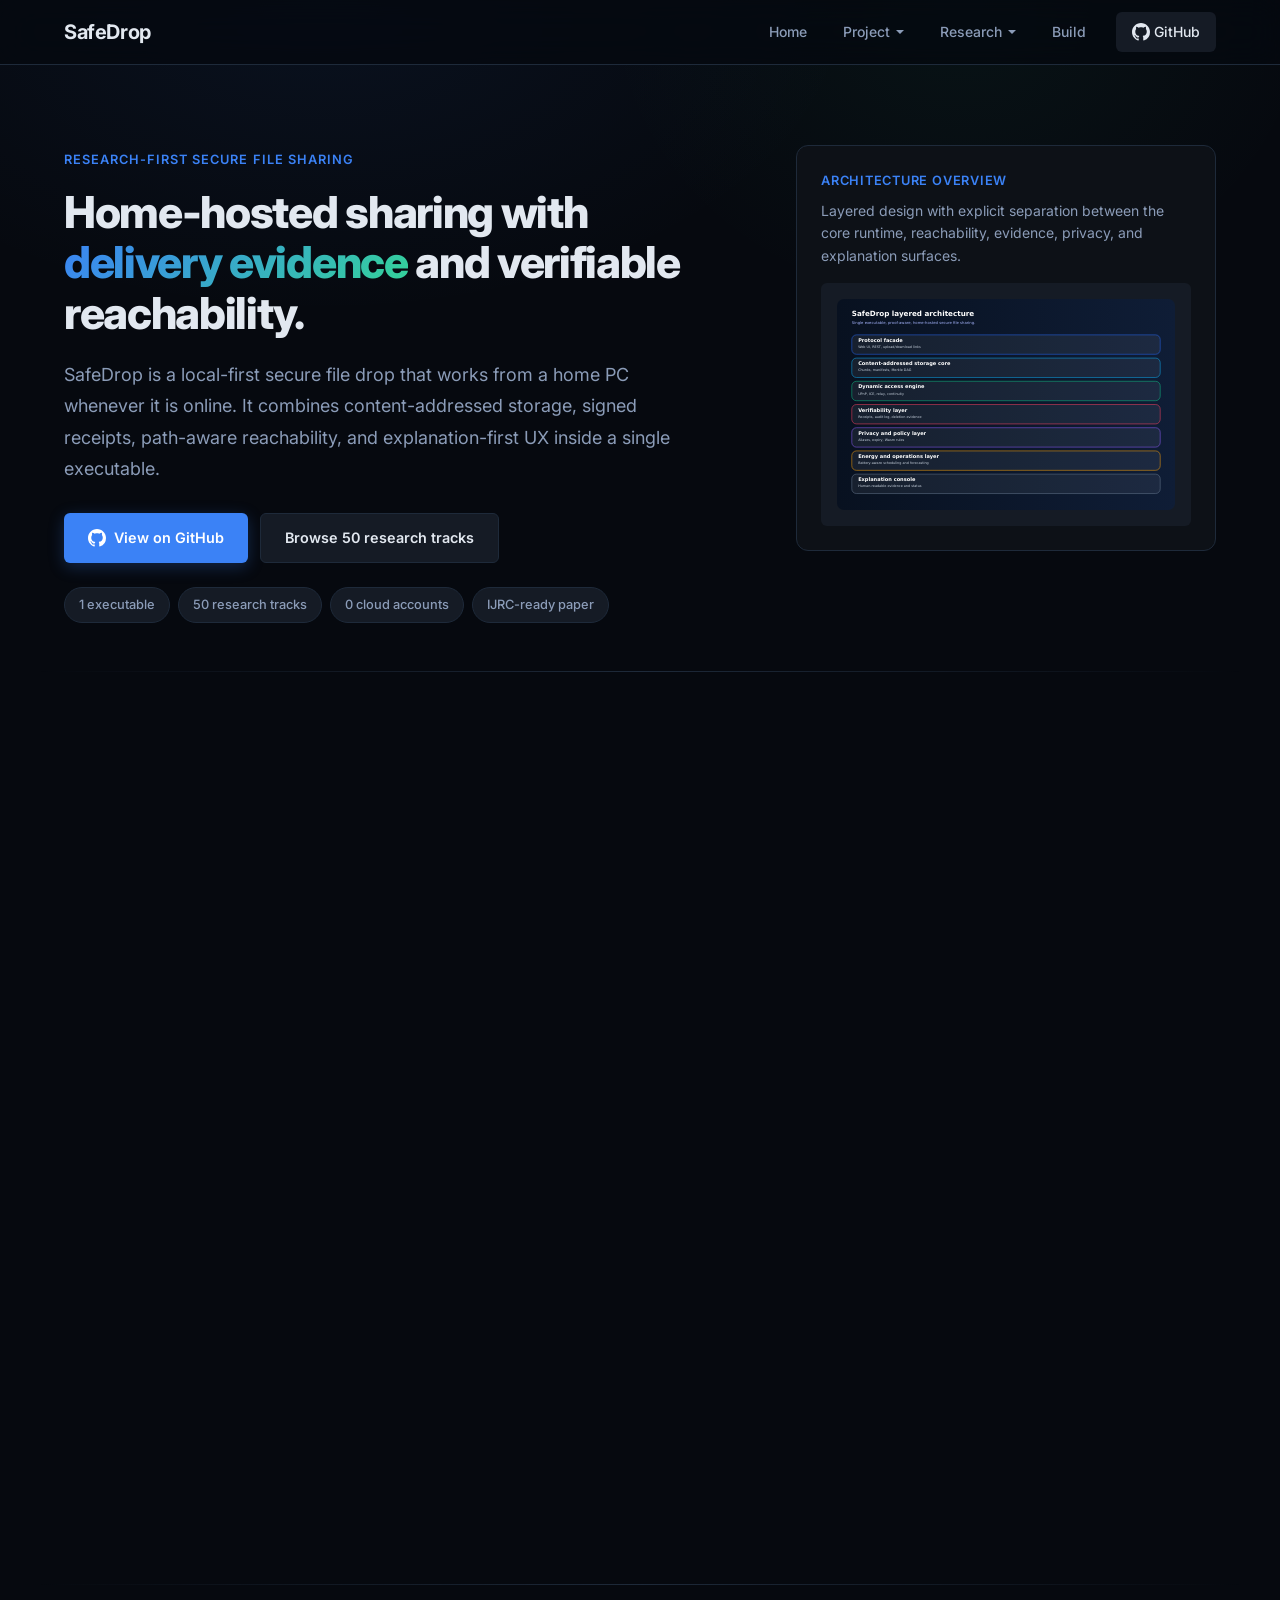
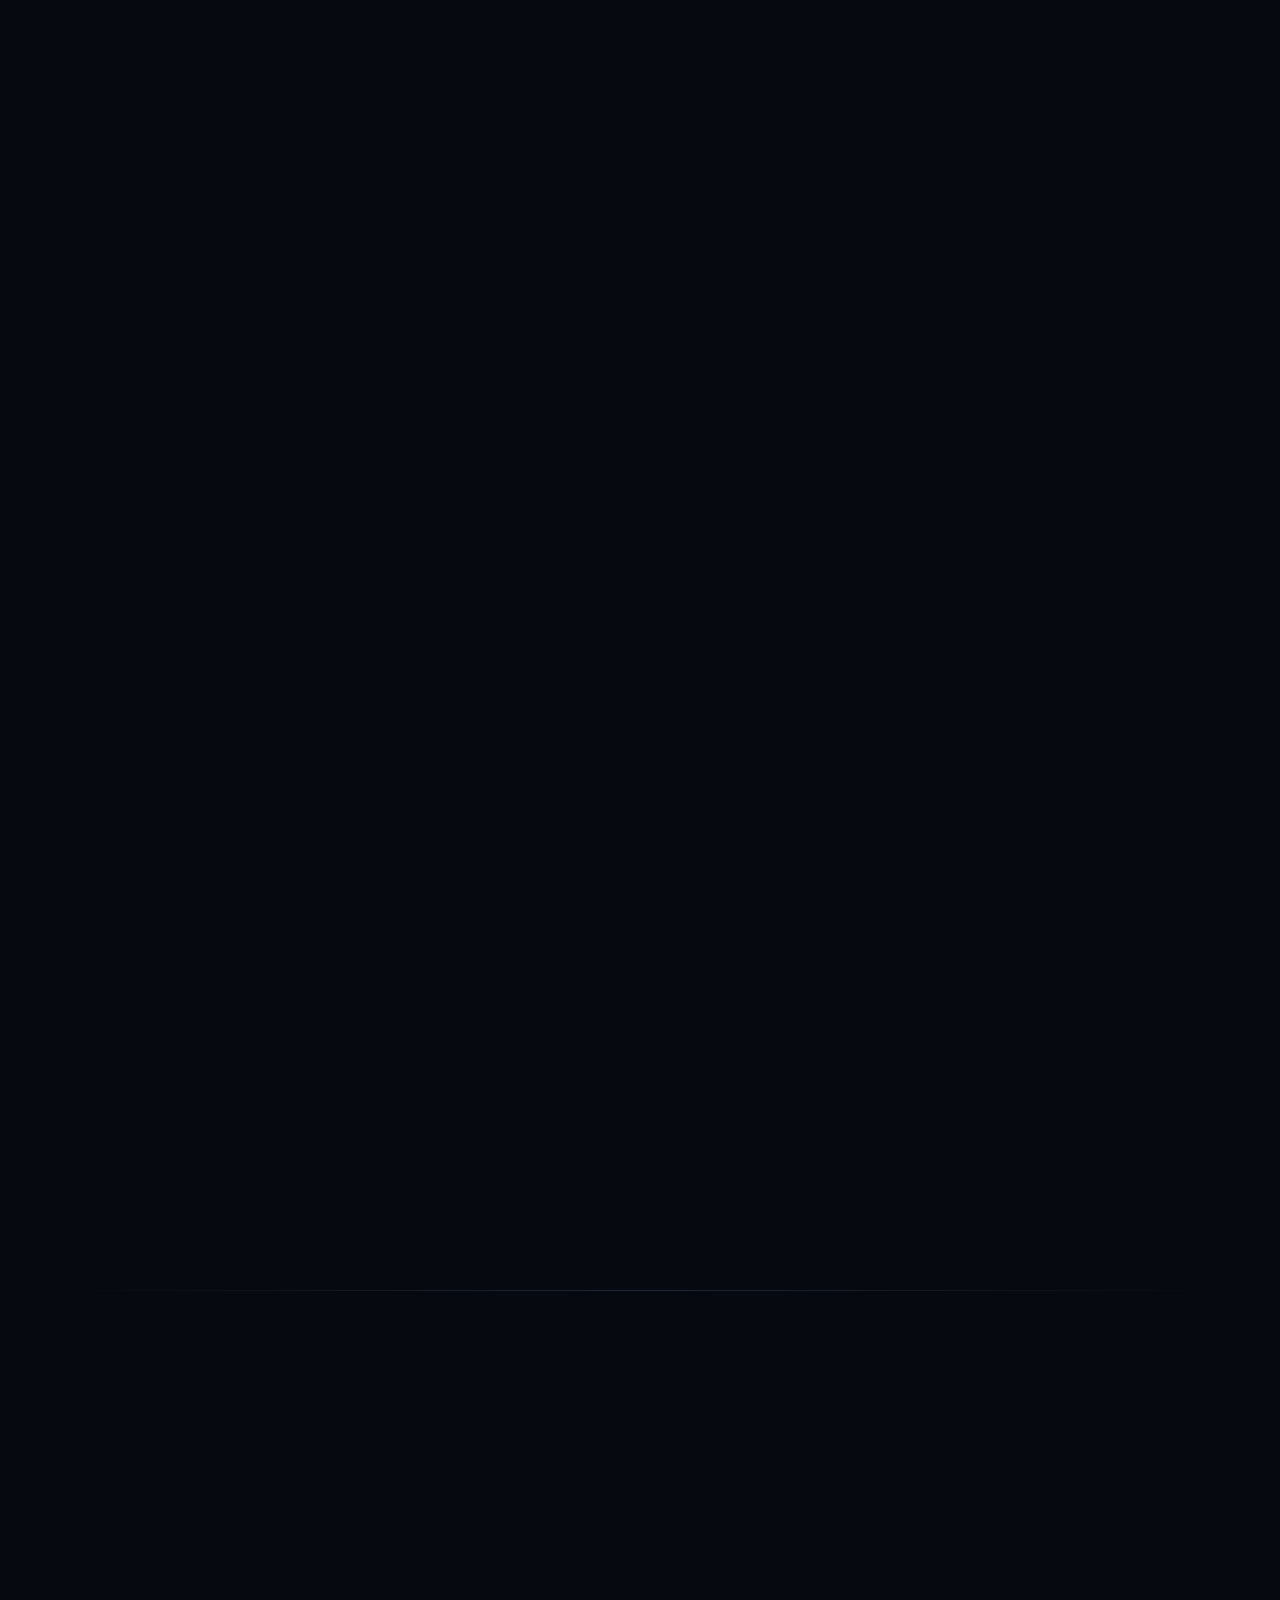
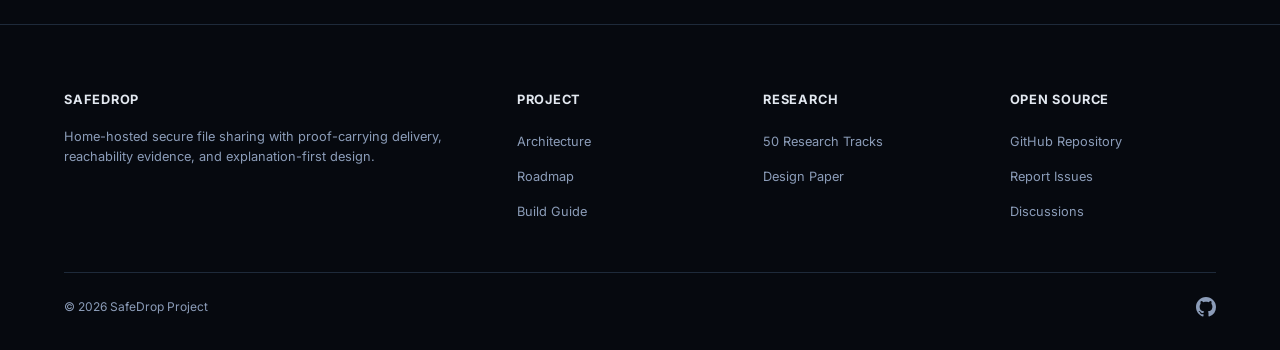
==== docs/index.html @ 2a8b8f6f "feat: project scaffold with Rust implementation (Sprint 0 + Sprint 1) Sprint 0 - Repository & Vocabu" ====
<!doctype html>
<html lang="en">
<head>
  <meta charset="utf-8">
  <meta name="viewport" content="width=device-width, initial-scale=1">
  <title>SafeDrop — Home-hosted Secure File Sharing</title>
  <meta name="description" content="SafeDrop is a research-first secure file sharing server with proof-carrying delivery and home-hosted reachability.">
  <link rel="icon" href="assets/favicon.svg" type="image/svg+xml">
  <link rel="preconnect" href="https://fonts.googleapis.com">
  <link rel="preconnect" href="https://fonts.gstatic.com" crossorigin>
  <link href="https://fonts.googleapis.com/css2?family=Inter:wght@400;500;600;700;800&display=swap" rel="stylesheet">
  <link rel="stylesheet" href="assets/styles.css">
  <script src="assets/tracks-data.js" defer></script>
  <script src="assets/app.js" defer></script>
</head>
<body data-page="index">
  <div class="page-bg"></div>
  <header class="site-header">
    <div class="container nav-row">
      <a class="brand" href="index.html">SafeDrop</a>
      <button class="nav-toggle" aria-label="Toggle menu"><span></span></button>
      <nav class="nav-links">
        <a href="index.html">Home</a>
        <div class="nav-dropdown">
          <span class="nav-dropdown-trigger">Project <span class="caret"></span></span>
          <div class="nav-dropdown-menu">
            <a href="architecture.html">
              <span class="menu-icon">&#9881;</span>
              <span class="menu-text"><span class="menu-label">Architecture</span><span class="menu-desc">System design &amp; layers</span></span>
            </a>
            <a href="roadmap.html">
              <span class="menu-icon">&#9776;</span>
              <span class="menu-text"><span class="menu-label">Roadmap</span><span class="menu-desc">Implementation timeline</span></span>
            </a>
          </div>
        </div>
        <div class="nav-dropdown">
          <span class="nav-dropdown-trigger">Research <span class="caret"></span></span>
          <div class="nav-dropdown-menu">
            <a href="research.html">
              <span class="menu-icon">&#128269;</span>
              <span class="menu-text"><span class="menu-label">50 Tracks</span><span class="menu-desc">Full research agenda</span></span>
            </a>
            <a href="paper.html">
              <span class="menu-icon">&#128196;</span>
              <span class="menu-text"><span class="menu-label">Paper</span><span class="menu-desc">IJRC design paper</span></span>
            </a>
          </div>
        </div>
        <a href="build.html">Build</a>
        <a class="nav-github" href="https://github.com/pinkysworld/SafeDrop" target="_blank" rel="noopener noreferrer">
          <svg viewBox="0 0 16 16" fill="currentColor"><path d="M8 0C3.58 0 0 3.58 0 8c0 3.54 2.29 6.53 5.47 7.59.4.07.55-.17.55-.38 0-.19-.01-.82-.01-1.49-2.01.37-2.53-.49-2.69-.94-.09-.23-.48-.94-.82-1.13-.28-.15-.68-.52-.01-.53.63-.01 1.08.58 1.23.82.72 1.21 1.87.87 2.33.66.07-.52.28-.87.51-1.07-1.78-.2-3.64-.89-3.64-3.95 0-.87.31-1.59.82-2.15-.08-.2-.36-1.02.08-2.12 0 0 .67-.21 2.2.82.64-.18 1.32-.27 2-.27.68 0 1.36.09 2 .27 1.53-1.04 2.2-.82 2.2-.82.44 1.1.16 1.92.08 2.12.51.56.82 1.27.82 2.15 0 3.07-1.87 3.75-3.65 3.95.29.25.54.73.54 1.48 0 1.07-.01 1.93-.01 2.2 0 .21.15.46.55.38A8.013 8.013 0 0016 8c0-4.42-3.58-8-8-8z"/></svg>
          GitHub
        </a>
      </nav>
    </div>
  </header>
  <main>
    <section class="hero">
      <div class="container hero-grid">
        <div class="hero-copy">
          <div class="eyebrow">Research-first secure file sharing</div>
          <h1>Home-hosted sharing with <span class="gradient-text">delivery evidence</span> and verifiable reachability.</h1>
          <p class="lead">SafeDrop is a local-first secure file drop that works from a home PC whenever it is online. It combines content-addressed storage, signed receipts, path-aware reachability, and explanation-first UX inside a single executable.</p>
          <div class="cta-row">
            <a class="button primary" href="https://github.com/pinkysworld/SafeDrop" target="_blank" rel="noopener noreferrer">
              <svg width="18" height="18" viewBox="0 0 16 16" fill="currentColor"><path d="M8 0C3.58 0 0 3.58 0 8c0 3.54 2.29 6.53 5.47 7.59.4.07.55-.17.55-.38 0-.19-.01-.82-.01-1.49-2.01.37-2.53-.49-2.69-.94-.09-.23-.48-.94-.82-1.13-.28-.15-.68-.52-.01-.53.63-.01 1.08.58 1.23.82.72 1.21 1.87.87 2.33.66.07-.52.28-.87.51-1.07-1.78-.2-3.64-.89-3.64-3.95 0-.87.31-1.59.82-2.15-.08-.2-.36-1.02.08-2.12 0 0 .67-.21 2.2.82.64-.18 1.32-.27 2-.27.68 0 1.36.09 2 .27 1.53-1.04 2.2-.82 2.2-.82.44 1.1.16 1.92.08 2.12.51.56.82 1.27.82 2.15 0 3.07-1.87 3.75-3.65 3.95.29.25.54.73.54 1.48 0 1.07-.01 1.93-.01 2.2 0 .21.15.46.55.38A8.013 8.013 0 0016 8c0-4.42-3.58-8-8-8z"/></svg>
              View on GitHub
            </a>
            <a class="button secondary" href="research.html">Browse 50 research tracks</a>
          </div>
          <div class="chip-row">
            <span class="chip">1 executable</span>
            <span class="chip">50 research tracks</span>
            <span class="chip">0 cloud accounts</span>
            <span class="chip">IJRC-ready paper</span>
          </div>
        </div>
        <aside class="hero-panel">
          <div class="panel-title">Architecture overview</div>
          <div class="panel-meta">Layered design with explicit separation between the core runtime, reachability, evidence, privacy, and explanation surfaces.</div>
          <img src="assets/architecture.svg" alt="SafeDrop layered architecture diagram">
        </aside>
      </div>
    </section>

    <div class="section-divider"></div>

    <section class="section reveal">
      <div class="container">
        <div class="metrics-grid">
          <article class="metric-card card-accent-blue"><div class="metric-label">Research agenda</div><div class="metric-value">50</div><div class="metric-note">Tracks spanning reachability, proofs, privacy, supply-chain trust, and UX.</div></article>
          <article class="metric-card card-accent-mint"><div class="metric-label">Core bundles</div><div class="metric-value">6</div><div class="metric-note">Each bundle can become its own paper line once the MVP is stable.</div></article>
          <article class="metric-card card-accent-gold"><div class="metric-label">Deployment</div><div class="metric-value">Home PC</div><div class="metric-note">Laptop, desktop, mini PC, or Raspberry Pi when the machine is online.</div></article>
          <article class="metric-card card-accent-violet"><div class="metric-label">First artifact</div><div class="metric-value">Paper</div><div class="metric-note">Full design paper, AI coding instructions, and this documentation site.</div></article>
        </div>
      </div>
    </section>

    <section class="section">
      <div class="container">
        <div class="section-head reveal">
          <div>
            <div class="section-label">Core differentiators</div>
            <h2>Why SafeDrop stands out</h2>
            <p>Not just a secure transfer utility. A path-aware, evidence-oriented personal server that treats home-hosting as a publishable systems question.</p>
          </div>
        </div>
        <div class="card-grid">
          <article class="feature-card reveal"><div class="feature-icon blue">&#128279;</div><div class="kicker">Reachability</div><h3>Home-hosted when online</h3><p>Direct bind first, automated router mapping second, assisted connectivity third, encrypted relay last. The chosen path becomes exportable evidence.</p></article>
          <article class="feature-card reveal"><div class="feature-icon mint">&#128274;</div><div class="kicker">Evidence</div><h3>Proof-carrying delivery</h3><p>Deterministic manifests, append-only audit events, segment receipts, and human-readable evidence cards form a useful trust layer.</p></article>
          <article class="feature-card reveal"><div class="feature-icon gold">&#9881;</div><div class="kicker">Operability</div><h3>Built for real hardware</h3><p>Single-executable deployment, energy-aware scheduling, conservative policy defaults, and explainable admin UX.</p></article>
        </div>
      </div>
    </section>

    <div class="section-divider"></div>

    <section class="section">
      <div class="container">
        <div class="section-head reveal">
          <div><div class="section-label">Design paper</div><h2>Research paper &amp; system model</h2><p>The project includes a full research paper draft plus diagrams explaining the architecture and path selection model.</p></div>
          <a class="button secondary" href="paper.html">Read the paper</a>
        </div>
        <div class="card-grid reveal">
          <article class="paper-card figure-card"><div class="kicker">Architecture</div><h3>Layered one-binary design</h3><p>Each layer is explicit so AI agents can ship the MVP without mixing frontier research into the critical path.</p><img src="assets/architecture.svg" alt="Architecture diagram"></article>
          <article class="paper-card figure-card"><div class="kicker">Reachability flow</div><h3>Public path selection</h3><p>SafeDrop records how a session was reached: direct, mapped, assisted, or relayed.</p><img src="assets/reachability.svg" alt="Reachability flow diagram"></article>
          <article class="paper-card"><div class="kicker">Submission posture</div><h3>IJRC-aware structure</h3><p>Free-format single-column Word manuscript with abstract, methods, results framing, discussion, conclusion, and references.</p><div class="tag-list"><span class="tag">AI usage statement</span><span class="tag">Data availability</span><span class="tag">Code availability</span><span class="tag">Ethics</span></div></article>
        </div>
      </div>
    </section>

    <section class="section">
      <div class="container">
        <div class="section-head reveal">
          <div><div class="section-label">Featured tracks</div><h2>Key research tracks</h2><p>The most important launch tracks combining visible product progress with publishable systems value.</p></div>
          <a class="button secondary" href="research.html">See all 50 tracks</a>
        </div>
        <div class="card-grid" data-featured-tracks></div>
      </div>
    </section>

    <section class="section">
      <div class="container">
        <div class="section-head reveal">
          <div><div class="section-label">Research bundles</div><h2>Bundle map</h2><p>The 50-track agenda is grouped so you can spin out future papers while keeping the initial product focused.</p></div>
        </div>
        <div class="bundle-grid" data-bundle-grid></div>
      </div>
    </section>

    <div class="section-divider"></div>

    <section class="section">
      <div class="container reveal">
        <div class="github-banner">
          <div><h3>Open source on GitHub</h3><p>SafeDrop is fully open source. Clone the repository, explore the code, contribute, or start building with the AI-agent coding pack.</p></div>
          <a class="button primary" href="https://github.com/pinkysworld/SafeDrop" target="_blank" rel="noopener noreferrer"><svg width="18" height="18" viewBox="0 0 16 16" fill="currentColor"><path d="M8 0C3.58 0 0 3.58 0 8c0 3.54 2.29 6.53 5.47 7.59.4.07.55-.17.55-.38 0-.19-.01-.82-.01-1.49-2.01.37-2.53-.49-2.69-.94-.09-.23-.48-.94-.82-1.13-.28-.15-.68-.52-.01-.53.63-.01 1.08.58 1.23.82.72 1.21 1.87.87 2.33.66.07-.52.28-.87.51-1.07-1.78-.2-3.64-.89-3.64-3.95 0-.87.31-1.59.82-2.15-.08-.2-.36-1.02.08-2.12 0 0 .67-.21 2.2.82.64-.18 1.32-.27 2-.27.68 0 1.36.09 2 .27 1.53-1.04 2.2-.82 2.2-.82.44 1.1.16 1.92.08 2.12.51.56.82 1.27.82 2.15 0 3.07-1.87 3.75-3.65 3.95.29.25.54.73.54 1.48 0 1.07-.01 1.93-.01 2.2 0 .21.15.46.55.38A8.013 8.013 0 0016 8c0-4.42-3.58-8-8-8z"/></svg> View Repository</a>
        </div>
      </div>
    </section>
  </main>

  <footer class="site-footer">
    <div class="container">
      <div class="footer-grid">
        <div>
          <div class="footer-title">SafeDrop</div>
          <p>Home-hosted secure file sharing with proof-carrying delivery, reachability evidence, and explanation-first design.</p>
        </div>
        <div>
          <div class="footer-title">Project</div>
          <ul>
            <li><a href="architecture.html">Architecture</a></li>
            <li><a href="roadmap.html">Roadmap</a></li>
            <li><a href="build.html">Build Guide</a></li>
          </ul>
        </div>
        <div>
          <div class="footer-title">Research</div>
          <ul>
            <li><a href="research.html">50 Research Tracks</a></li>
            <li><a href="paper.html">Design Paper</a></li>
          </ul>
        </div>
        <div>
          <div class="footer-title">Open Source</div>
          <ul>
            <li><a href="https://github.com/pinkysworld/SafeDrop" target="_blank" rel="noopener noreferrer">GitHub Repository</a></li>
            <li><a href="https://github.com/pinkysworld/SafeDrop/issues" target="_blank" rel="noopener noreferrer">Report Issues</a></li>
            <li><a href="https://github.com/pinkysworld/SafeDrop/discussions" target="_blank" rel="noopener noreferrer">Discussions</a></li>
          </ul>
        </div>
      </div>
      <div class="footer-bottom">
        <span>&copy; 2026 SafeDrop Project</span>
        <div class="footer-social">
          <a href="https://github.com/pinkysworld/SafeDrop" target="_blank" rel="noopener noreferrer" aria-label="GitHub">
            <svg viewBox="0 0 16 16" fill="currentColor"><path d="M8 0C3.58 0 0 3.58 0 8c0 3.54 2.29 6.53 5.47 7.59.4.07.55-.17.55-.38 0-.19-.01-.82-.01-1.49-2.01.37-2.53-.49-2.69-.94-.09-.23-.48-.94-.82-1.13-.28-.15-.68-.52-.01-.53.63-.01 1.08.58 1.23.82.72 1.21 1.87.87 2.33.66.07-.52.28-.87.51-1.07-1.78-.2-3.64-.89-3.64-3.95 0-.87.31-1.59.82-2.15-.08-.2-.36-1.02.08-2.12 0 0 .67-.21 2.2.82.64-.18 1.32-.27 2-.27.68 0 1.36.09 2 .27 1.53-1.04 2.2-.82 2.2-.82.44 1.1.16 1.92.08 2.12.51.56.82 1.27.82 2.15 0 3.07-1.87 3.75-3.65 3.95.29.25.54.73.54 1.48 0 1.07-.01 1.93-.01 2.2 0 .21.15.46.55.38A8.013 8.013 0 0016 8c0-4.42-3.58-8-8-8z"/></svg>
          </a>
        </div>
      </div>
    </div>
  </footer>
</body>
</html>
---- docs/assets/styles.css ----
/* ── SafeDrop Design System ── */
:root {
  --bg:       #06090f;
  --surface:  #0d1117;
  --surface2: #151b25;
  --border:   #1e2a3a;
  --text:     #e2e8f0;
  --text2:    #8b9cb8;
  --accent:   #3b82f6;
  --mint:     #34d399;
  --gold:     #f59e0b;
  --rose:     #f43f5e;
  --violet:   #8b5cf6;
  --font:     'Inter', -apple-system, BlinkMacSystemFont, 'Segoe UI', sans-serif;
  --radius:   12px;
  --radius-sm:6px;
  --maxw:     1200px;
}

/* ── Reset & Base ── */
*, *::before, *::after { box-sizing: border-box; margin: 0; padding: 0; }
html { scroll-behavior: smooth; -webkit-text-size-adjust: 100%; }
body {
  font-family: var(--font);
  font-size: 16px;
  line-height: 1.7;
  color: var(--text);
  background: var(--bg);
  overflow-x: hidden;
  -webkit-font-smoothing: antialiased;
}
a { color: var(--accent); text-decoration: none; transition: color .2s; }
a:hover { color: var(--mint); }
img { max-width: 100%; height: auto; display: block; }
input, select, button { font-family: inherit; }
code { font-family: 'SF Mono', 'Fira Code', monospace; font-size: .9em; }

/* ── Background ── */
.page-bg {
  position: fixed; inset: 0; z-index: -1;
  background:
    radial-gradient(ellipse 60% 50% at 25% 0%, rgba(59,130,246,.07) 0%, transparent 70%),
    radial-gradient(ellipse 40% 50% at 75% 0%, rgba(52,211,153,.05) 0%, transparent 70%),
    var(--bg);
}

/* ── Container ── */
.container { max-width: var(--maxw); margin: 0 auto; padding: 0 24px; }

/* ── Header / Nav ── */
.site-header {
  position: sticky; top: 0; z-index: 100;
  background: rgba(6,9,15,.82);
  backdrop-filter: blur(16px) saturate(1.4);
  -webkit-backdrop-filter: blur(16px) saturate(1.4);
  border-bottom: 1px solid var(--border);
}
.nav-row {
  display: flex; align-items: center; justify-content: space-between;
  height: 64px; gap: 32px;
}
.brand {
  font-weight: 700; font-size: 1.25rem; color: var(--text);
  letter-spacing: -.02em;
}
.brand:hover { color: var(--accent); }
.nav-links { display: flex; align-items: center; gap: 8px; }
.nav-links > a, .nav-dropdown-trigger {
  padding: 8px 14px; border-radius: var(--radius-sm);
  color: var(--text2); font-size: .875rem; font-weight: 500;
  transition: color .2s, background .2s;
  cursor: pointer; border: none; background: none;
  display: inline-flex; align-items: center; gap: 4px;
}
.nav-links > a:hover, .nav-dropdown-trigger:hover,
.nav-links > a.active, .nav-dropdown-trigger.active {
  color: var(--text); background: var(--surface2);
}
.caret {
  display: inline-block; width: 0; height: 0;
  border-left: 4px solid transparent;
  border-right: 4px solid transparent;
  border-top: 4px solid currentColor;
  transition: transform .2s;
  margin-left: 2px;
}
.nav-dropdown.open .caret { transform: rotate(180deg); }
.nav-dropdown { position: relative; }
.nav-dropdown-menu {
  position: absolute; top: calc(100% + 8px); left: 50%; transform: translateX(-50%);
  min-width: 240px;
  background: var(--surface); border: 1px solid var(--border);
  border-radius: var(--radius); padding: 8px;
  opacity: 0; visibility: hidden;
  transition: opacity .2s, visibility .2s, transform .2s;
  transform: translateX(-50%) translateY(-4px);
  box-shadow: 0 12px 40px rgba(0,0,0,.4);
}
.nav-dropdown.open .nav-dropdown-menu {
  opacity: 1; visibility: visible;
  transform: translateX(-50%) translateY(0);
}
.nav-dropdown-menu a {
  display: flex; align-items: center; gap: 12px;
  padding: 10px 14px; border-radius: var(--radius-sm);
  color: var(--text); transition: background .15s;
}
.nav-dropdown-menu a:hover { background: var(--surface2); color: var(--text); }
.menu-icon { font-size: 1.25rem; flex-shrink: 0; width: 24px; text-align: center; }
.menu-text { display: flex; flex-direction: column; }
.menu-label { font-size: .875rem; font-weight: 600; }
.menu-desc  { font-size: .75rem;  color: var(--text2); }
.nav-github {
  margin-left: 8px; padding: 8px 16px !important;
  background: var(--surface2) !important;
  border: 1px solid var(--border);
  border-radius: var(--radius-sm);
  color: var(--text) !important;
  display: inline-flex; align-items: center; gap: 8px;
  font-size: .875rem; font-weight: 600; transition: all .2s;
}
.nav-github:hover { border-color: var(--accent); color: var(--accent) !important; }
.nav-github svg { width: 18px; height: 18px; flex-shrink: 0; }

/* ── Mobile nav ── */
.nav-toggle {
  display: none; background: none; border: none; cursor: pointer;
  width: 32px; height: 32px; position: relative;
}
.nav-toggle span,
.nav-toggle span::before,
.nav-toggle span::after {
  display: block; width: 20px; height: 2px; background: var(--text2);
  border-radius: 1px; transition: .25s;
}
.nav-toggle span::before, .nav-toggle span::after { content: ''; position: absolute; }
.nav-toggle span::before { top: -6px; }
.nav-toggle span::after  { top:  6px; }
.nav-toggle.open span { background: transparent; }
.nav-toggle.open span::before { top: 0; transform: rotate(45deg); }
.nav-toggle.open span::after  { top: 0; transform: rotate(-45deg); }
@media (max-width: 768px) {
  .nav-toggle { display: flex; align-items: center; justify-content: center; }
  .nav-links {
    position: fixed; inset: 64px 0 0 0;
    flex-direction: column; align-items: stretch;
    background: var(--surface); padding: 16px;
    gap: 4px;
    transform: translateX(100%);
    transition: transform .3s;
  }
  .nav-links.open { transform: translateX(0); }
  .nav-links > a, .nav-dropdown-trigger { padding: 14px 16px; font-size: 1rem; }
  .nav-github { margin-left: 0; justify-content: center; margin-top: 8px; }
  .nav-dropdown-menu {
    position: static; transform: none;
    display: none; opacity: 1; visibility: visible;
    border: none; box-shadow: none;
    background: var(--surface2); margin-top: 4px;
  }
  .nav-dropdown.open .nav-dropdown-menu { display: block; }
}

/* ── Hero ── */
.hero { padding: 80px 0 48px; }
.hero-grid {
  display: grid; grid-template-columns: 1fr 420px;
  gap: 48px; align-items: start;
}
.eyebrow {
  display: inline-block; font-size: .8rem; font-weight: 600;
  text-transform: uppercase; letter-spacing: .08em;
  color: var(--accent); margin-bottom: 16px;
}
.hero h1, .page-title {
  font-size: 2.75rem; font-weight: 800; line-height: 1.15;
  letter-spacing: -.03em; margin-bottom: 20px;
}
.gradient-text {
  background: linear-gradient(135deg, var(--accent), var(--mint));
  -webkit-background-clip: text; background-clip: text;
  -webkit-text-fill-color: transparent;
}
.lead {
  font-size: 1.125rem; color: var(--text2); line-height: 1.75;
  max-width: 640px; margin-bottom: 28px;
}

/* ── Hero panel ── */
.hero-panel {
  background: var(--surface); border: 1px solid var(--border);
  border-radius: var(--radius); padding: 24px;
  position: sticky; top: 88px;
}
.panel-title {
  font-size: .8rem; font-weight: 600; text-transform: uppercase;
  letter-spacing: .06em; color: var(--accent); margin-bottom: 8px;
}
.panel-meta { font-size: .875rem; color: var(--text2); margin-bottom: 16px; line-height: 1.6; }
.hero-panel img { border-radius: var(--radius-sm); background: var(--surface2); padding: 16px; }

/* ── Breadcrumb ── */
.breadcrumb {
  font-size: .8rem; color: var(--text2);
  margin-bottom: 12px; display: flex; align-items: center; gap: 6px;
}
.breadcrumb a { color: var(--text2); }
.breadcrumb a:hover { color: var(--accent); }
.breadcrumb .sep { color: var(--border); }

/* ── Buttons ── */
.cta-row { display: flex; flex-wrap: wrap; gap: 12px; margin-bottom: 24px; }
.button {
  display: inline-flex; align-items: center; gap: 8px;
  padding: 12px 24px; border-radius: var(--radius-sm);
  font-size: .9rem; font-weight: 600;
  transition: all .2s; border: none; cursor: pointer;
}
.button.primary {
  background: var(--accent); color: #fff;
  box-shadow: 0 4px 16px rgba(59,130,246,.25);
}
.button.primary:hover {
  background: #2563eb; color: #fff;
  box-shadow: 0 8px 24px rgba(59,130,246,.35);
  transform: translateY(-1px);
}
.button.secondary {
  background: var(--surface2); color: var(--text);
  border: 1px solid var(--border);
}
.button.secondary:hover {
  border-color: var(--accent); color: var(--accent);
}

/* ── Chips ── */
.chip-row { display: flex; flex-wrap: wrap; gap: 8px; }
.chip {
  padding: 6px 14px; border-radius: 999px;
  background: var(--surface2); border: 1px solid var(--border);
  font-size: .8rem; font-weight: 500; color: var(--text2);
}

/* ── Tags ── */
.tag-list { display: flex; flex-wrap: wrap; gap: 6px; margin-top: 12px; }
.tag {
  padding: 4px 10px; border-radius: var(--radius-sm);
  font-size: .75rem; font-weight: 500;
  background: var(--surface2); color: var(--text2);
  border: 1px solid var(--border);
}

/* ── Sections ── */
.section { padding: 64px 0; }
.section-divider {
  height: 1px; max-width: var(--maxw); margin: 0 auto;
  background: linear-gradient(90deg, transparent, var(--border), transparent);
}
.section-head {
  display: flex; align-items: flex-end; justify-content: space-between;
  gap: 24px; margin-bottom: 40px;
}
.section-label {
  font-size: .75rem; font-weight: 600; text-transform: uppercase;
  letter-spacing: .08em; color: var(--accent); margin-bottom: 8px;
}
.section-head h2 {
  font-size: 2rem; font-weight: 700; line-height: 1.2;
  letter-spacing: -.02em;
}
.section-head p {
  font-size: 1rem; color: var(--text2); max-width: 600px; margin-top: 8px;
}

/* ── Card Grids ── */
.card-grid   { display: grid; grid-template-columns: repeat(3, 1fr); gap: 20px; }
.card-grid-2 { display: grid; grid-template-columns: repeat(2, 1fr); gap: 20px; }
.info-grid   { display: grid; grid-template-columns: repeat(3, 1fr); gap: 20px; }
.bundle-grid { display: grid; grid-template-columns: repeat(2, 1fr); gap: 20px; }

/* ── Metrics grid ── */
.metrics-grid { display: grid; grid-template-columns: repeat(4, 1fr); gap: 20px; }
.metric-card {
  background: var(--surface); border: 1px solid var(--border);
  border-radius: var(--radius); padding: 24px; text-align: center;
}
.metric-label { font-size: .75rem; font-weight: 600; text-transform: uppercase; letter-spacing: .06em; color: var(--text2); margin-bottom: 8px; }
.metric-value { font-size: 2.25rem; font-weight: 800; letter-spacing: -.03em; margin-bottom: 8px; }
.metric-note  { font-size: .8rem; color: var(--text2); line-height: 1.5; }

/* ── Card Accent Borders ── */
.card-accent-blue   { border-top: 3px solid var(--accent) !important; }
.card-accent-mint   { border-top: 3px solid var(--mint)   !important; }
.card-accent-gold   { border-top: 3px solid var(--gold)   !important; }
.card-accent-rose   { border-top: 3px solid var(--rose)   !important; }
.card-accent-violet { border-top: 3px solid var(--violet) !important; }

/* ── Feature cards ── */
.feature-card {
  background: var(--surface); border: 1px solid var(--border);
  border-radius: var(--radius); padding: 28px;
  transition: border-color .2s, box-shadow .2s;
}
.feature-card:hover {
  border-color: rgba(59,130,246,.3);
  box-shadow: 0 8px 32px rgba(0,0,0,.2);
}
.feature-icon {
  width: 48px; height: 48px; border-radius: var(--radius-sm);
  display: flex; align-items: center; justify-content: center;
  font-size: 1.25rem; margin-bottom: 16px;
  background: var(--surface2);
}
.feature-icon.blue   { color: var(--accent); }
.feature-icon.mint   { color: var(--mint);   }
.feature-icon.gold   { color: var(--gold);   }
.feature-icon.rose   { color: var(--rose);   }
.feature-icon.violet { color: var(--violet); }
.kicker {
  font-size: .7rem; font-weight: 700; text-transform: uppercase;
  letter-spacing: .08em; color: var(--accent); margin-bottom: 8px;
}
.feature-card h3, .paper-card h3, .info-card h3, .step-card h3, .roadmap-card h3 {
  font-size: 1.125rem; font-weight: 700; margin-bottom: 8px;
  letter-spacing: -.01em;
}
.feature-card p, .paper-card p, .info-card p, .step-card p, .roadmap-card p {
  font-size: .875rem; color: var(--text2); line-height: 1.65;
}

/* ── Paper / info / step cards ── */
.paper-card, .info-card, .step-card {
  background: var(--surface); border: 1px solid var(--border);
  border-radius: var(--radius); padding: 28px;
  transition: border-color .2s, box-shadow .2s;
}
.paper-card:hover, .info-card:hover, .step-card:hover {
  border-color: rgba(59,130,246,.3);
  box-shadow: 0 8px 32px rgba(0,0,0,.2);
}
.figure-card img {
  margin-top: 16px; border-radius: var(--radius-sm);
  background: var(--surface2); padding: 12px;
}

/* ── Roadmap card ── */
.roadmap-card {
  background: var(--surface); border: 1px solid var(--border);
  border-radius: var(--radius); padding: 28px;
}

/* ── Code block ── */
.code-block {
  margin-top: 16px; padding: 20px;
  background: var(--bg); border: 1px solid var(--border);
  border-radius: var(--radius-sm);
  font-family: 'SF Mono', 'Fira Code', monospace;
  font-size: .8rem; line-height: 1.8;
  color: var(--text2); white-space: pre-wrap;
  overflow-x: auto;
}

/* ── GitHub banner ── */
.github-banner {
  display: flex; align-items: center; justify-content: space-between;
  gap: 32px;
  background: linear-gradient(135deg, rgba(59,130,246,.08), rgba(52,211,153,.06));
  border: 1px solid var(--border);
  border-radius: var(--radius); padding: 32px 40px;
}
.github-banner h3 { font-size: 1.25rem; font-weight: 700; margin-bottom: 8px; }
.github-banner p  { font-size: .9rem; color: var(--text2); max-width: 520px; }

/* ── Research grid / track cards ── */
.search-controls {
  display: flex; gap: 12px; margin-bottom: 24px;
}
.search-controls input,
.search-controls select {
  background: var(--surface); border: 1px solid var(--border);
  border-radius: var(--radius-sm); color: var(--text);
  padding: 12px 16px; font-size: .875rem;
  outline: none; transition: border-color .2s;
}
.search-controls input { flex: 1; }
.search-controls input:focus,
.search-controls select:focus { border-color: var(--accent); }
.search-controls select { min-width: 200px; cursor: pointer; }
.small-note { font-size: .8rem; color: var(--text2); white-space: nowrap; }
.research-grid {
  display: grid; grid-template-columns: repeat(auto-fill, minmax(340px, 1fr)); gap: 16px;
}
.track-card {
  background: var(--surface); border: 1px solid var(--border);
  border-radius: var(--radius); padding: 24px;
  transition: border-color .2s, box-shadow .2s;
}
.track-card:hover {
  border-color: rgba(59,130,246,.3);
  box-shadow: 0 4px 20px rgba(0,0,0,.2);
}
.track-head { display: flex; justify-content: space-between; align-items: flex-start; gap: 12px; margin-bottom: 8px; }
.track-id { font-size: .7rem; font-weight: 700; color: var(--accent); font-family: 'SF Mono', 'Fira Code', monospace; }
.priority-badge {
  font-size: .65rem; font-weight: 700; padding: 3px 8px;
  border-radius: 4px; text-transform: uppercase; letter-spacing: .05em;
}
.priority-badge.p0 { background: rgba(244,63,94,.15); color: var(--rose); }
.priority-badge.p1 { background: rgba(245,158,11,.15); color: var(--gold); }
.priority-badge.p2 { background: rgba(59,130,246,.15); color: var(--accent); }
.track-card h3 { font-size: .95rem; font-weight: 600; margin-bottom: 8px; }
.track-card p  { font-size: .8rem;  color: var(--text2); line-height: 1.6; margin-bottom: 10px; }
.track-meta { display: flex; gap: 6px; flex-wrap: wrap; }
.track-meta .tag { font-size: .65rem; }

/* ── Bundle card ── */
.bundle-card {
  background: var(--surface); border: 1px solid var(--border);
  border-radius: var(--radius); padding: 24px;
  transition: border-color .2s;
}
.bundle-card:hover { border-color: rgba(59,130,246,.3); }
.bundle-head { display: flex; align-items: center; gap: 12px; margin-bottom: 12px; }
.bundle-icon {
  width: 40px; height: 40px; border-radius: var(--radius-sm);
  display: flex; align-items: center; justify-content: center;
  background: var(--surface2); font-size: 1.1rem;
}
.bundle-name { font-size: 1rem; font-weight: 700; }
.bundle-desc { font-size: .8rem; color: var(--text2); margin-bottom: 12px; line-height: 1.5; }
.bundle-tracks { display: flex; flex-wrap: wrap; gap: 4px; }
.bundle-tracks .tag { font-size: .6rem; }

/* ── Footer ── */
.site-footer {
  border-top: 1px solid var(--border);
  padding: 64px 0 32px;
  margin-top: 48px;
}
.footer-grid {
  display: grid; grid-template-columns: 2fr 1fr 1fr 1fr;
  gap: 40px; margin-bottom: 40px;
}
.footer-title {
  font-size: .8rem; font-weight: 700; text-transform: uppercase;
  letter-spacing: .06em; color: var(--text); margin-bottom: 16px;
}
.site-footer p { font-size: .8rem; color: var(--text2); line-height: 1.6; }
.site-footer ul { list-style: none; }
.site-footer li { margin-bottom: 8px; }
.site-footer li a { font-size: .8rem; color: var(--text2); }
.site-footer li a:hover { color: var(--accent); }
.footer-bottom {
  display: flex; align-items: center; justify-content: space-between;
  padding-top: 24px; border-top: 1px solid var(--border);
  font-size: .75rem; color: var(--text2);
}
.footer-social { display: flex; gap: 12px; }
.footer-social a { color: var(--text2); display: flex; }
.footer-social a:hover { color: var(--accent); }
.footer-social svg { width: 20px; height: 20px; }

/* ── Scroll Reveal ── */
.reveal {
  opacity: 0; transform: translateY(20px);
  transition: opacity .6s, transform .6s;
}
.reveal.visible {
  opacity: 1; transform: translateY(0);
}

/* ── Responsive ── */
@media (max-width: 1024px) {
  .hero-grid      { grid-template-columns: 1fr; }
  .hero-panel     { position: static; display: none; }
  .card-grid      { grid-template-columns: repeat(2, 1fr); }
  .card-grid-2    { grid-template-columns: 1fr; }
  .info-grid      { grid-template-columns: repeat(2, 1fr); }
  .metrics-grid   { grid-template-columns: repeat(2, 1fr); }
  .footer-grid    { grid-template-columns: repeat(2, 1fr); }
}
@media (max-width: 768px) {
  .hero { padding: 48px 0 32px; }
  .hero h1, .page-title { font-size: 2rem; }
  .section { padding: 40px 0; }
  .section-head { flex-direction: column; align-items: flex-start; }
  .section-head h2 { font-size: 1.5rem; }
  .card-grid, .info-grid { grid-template-columns: 1fr; }
  .bundle-grid { grid-template-columns: 1fr; }
  .github-banner { flex-direction: column; text-align: center; padding: 24px; }
  .search-controls { flex-direction: column; }
}
@media (max-width: 480px) {
  .container { padding: 0 16px; }
  .hero h1, .page-title { font-size: 1.6rem; }
  .metrics-grid { grid-template-columns: 1fr; }
  .footer-grid { grid-template-columns: 1fr; }
  .cta-row { flex-direction: column; }
  .button { width: 100%; justify-content: center; }
}
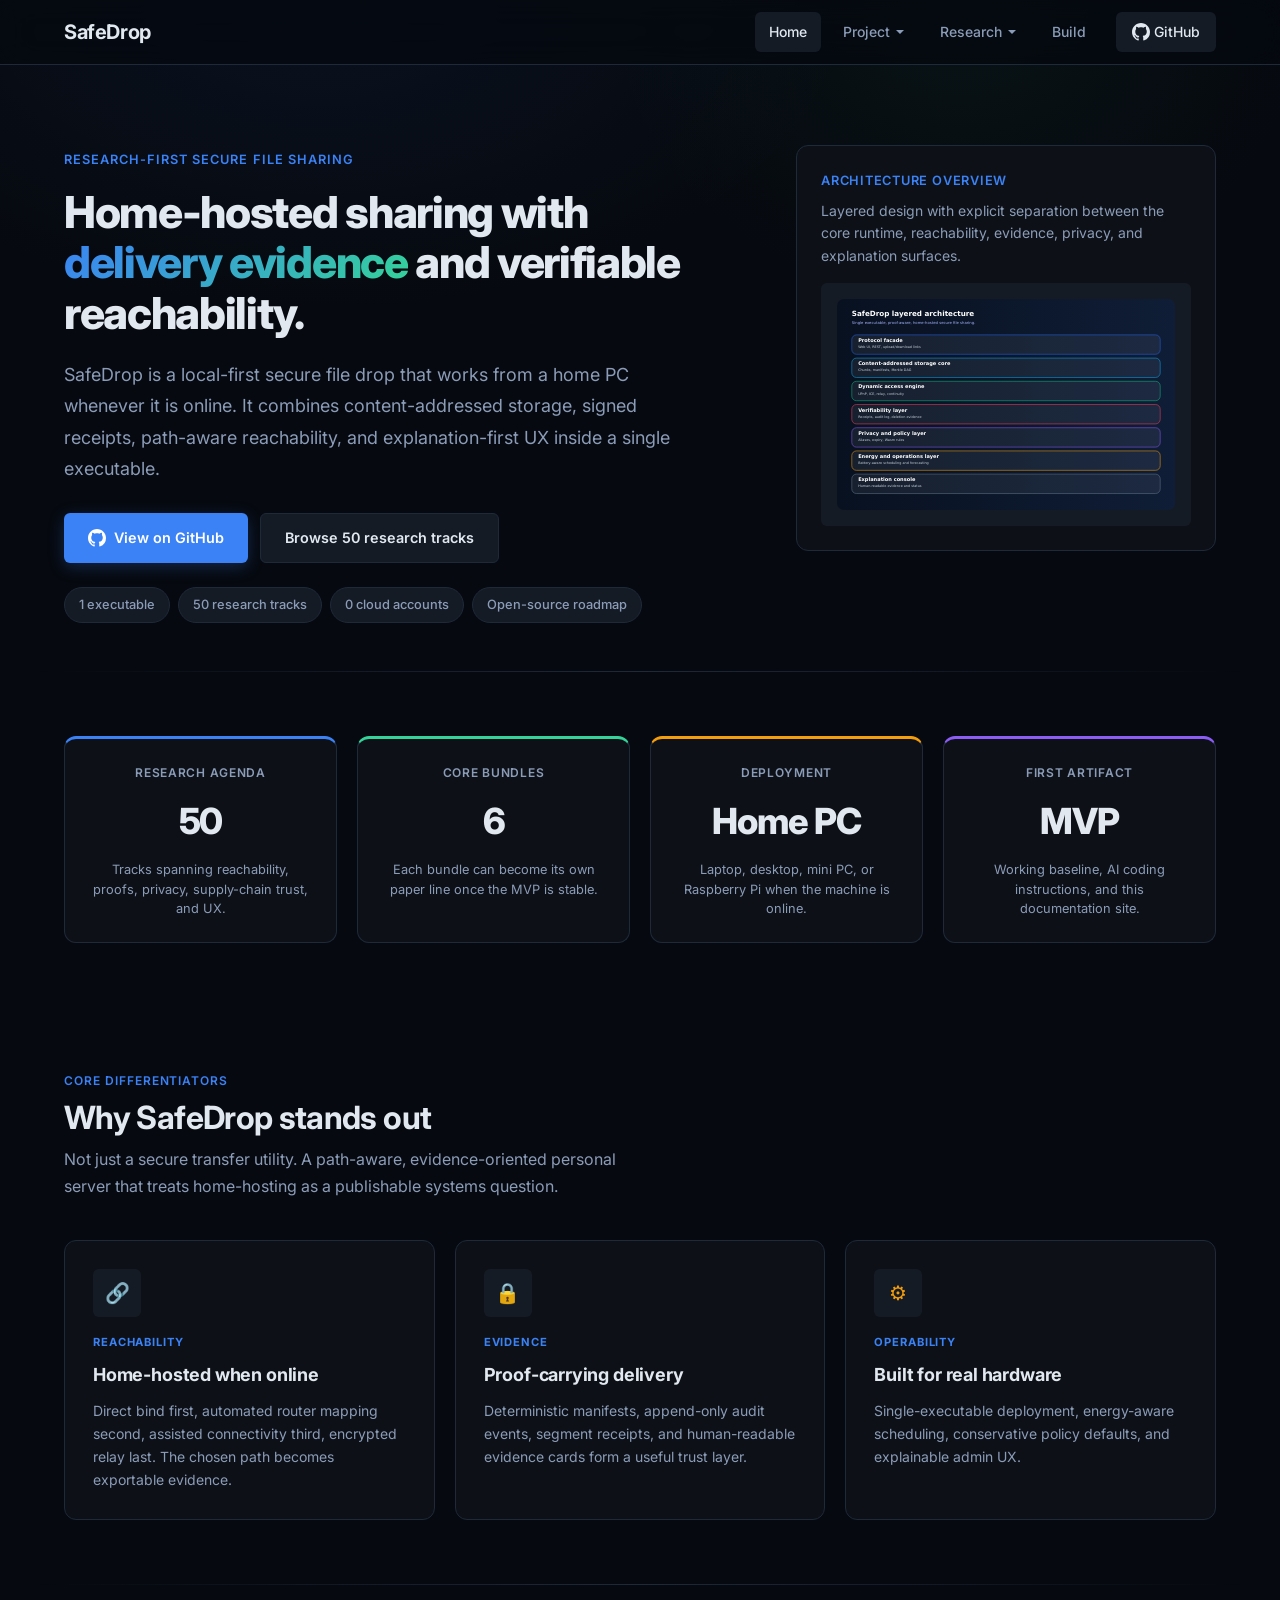
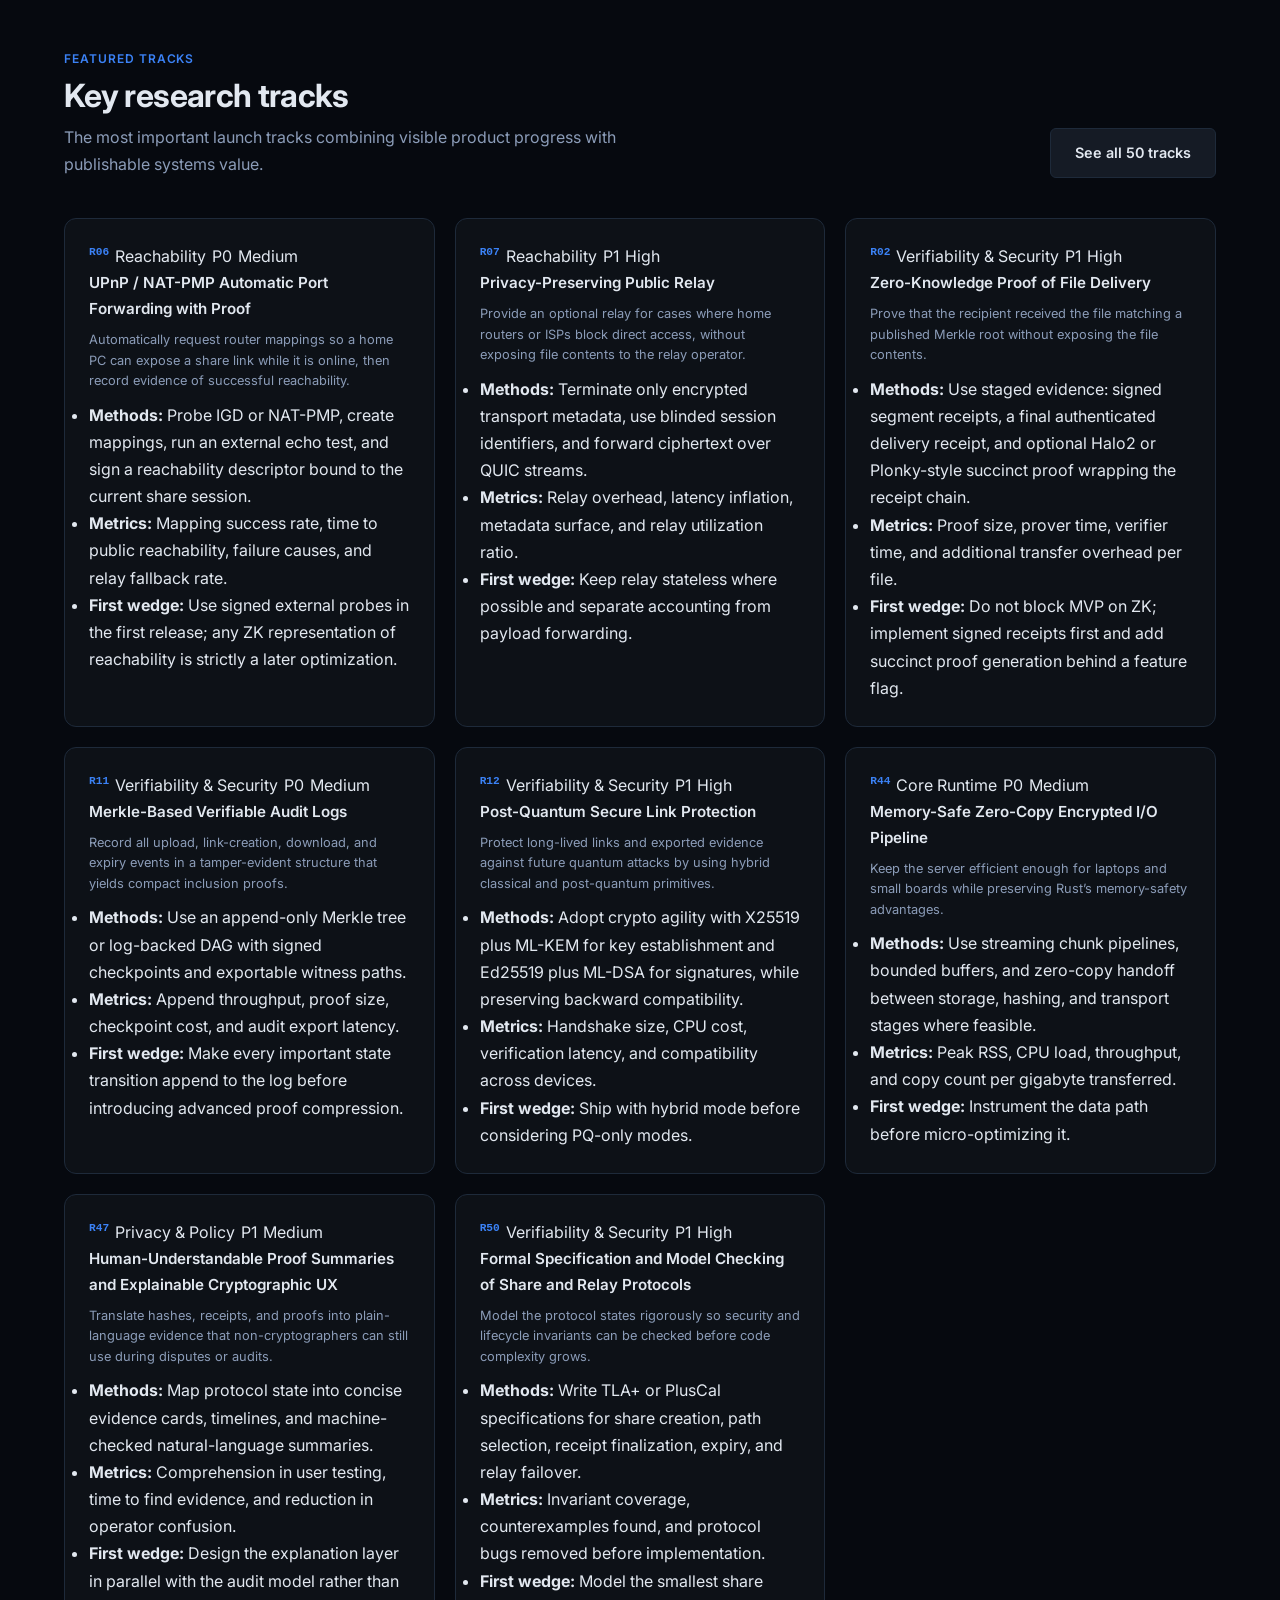
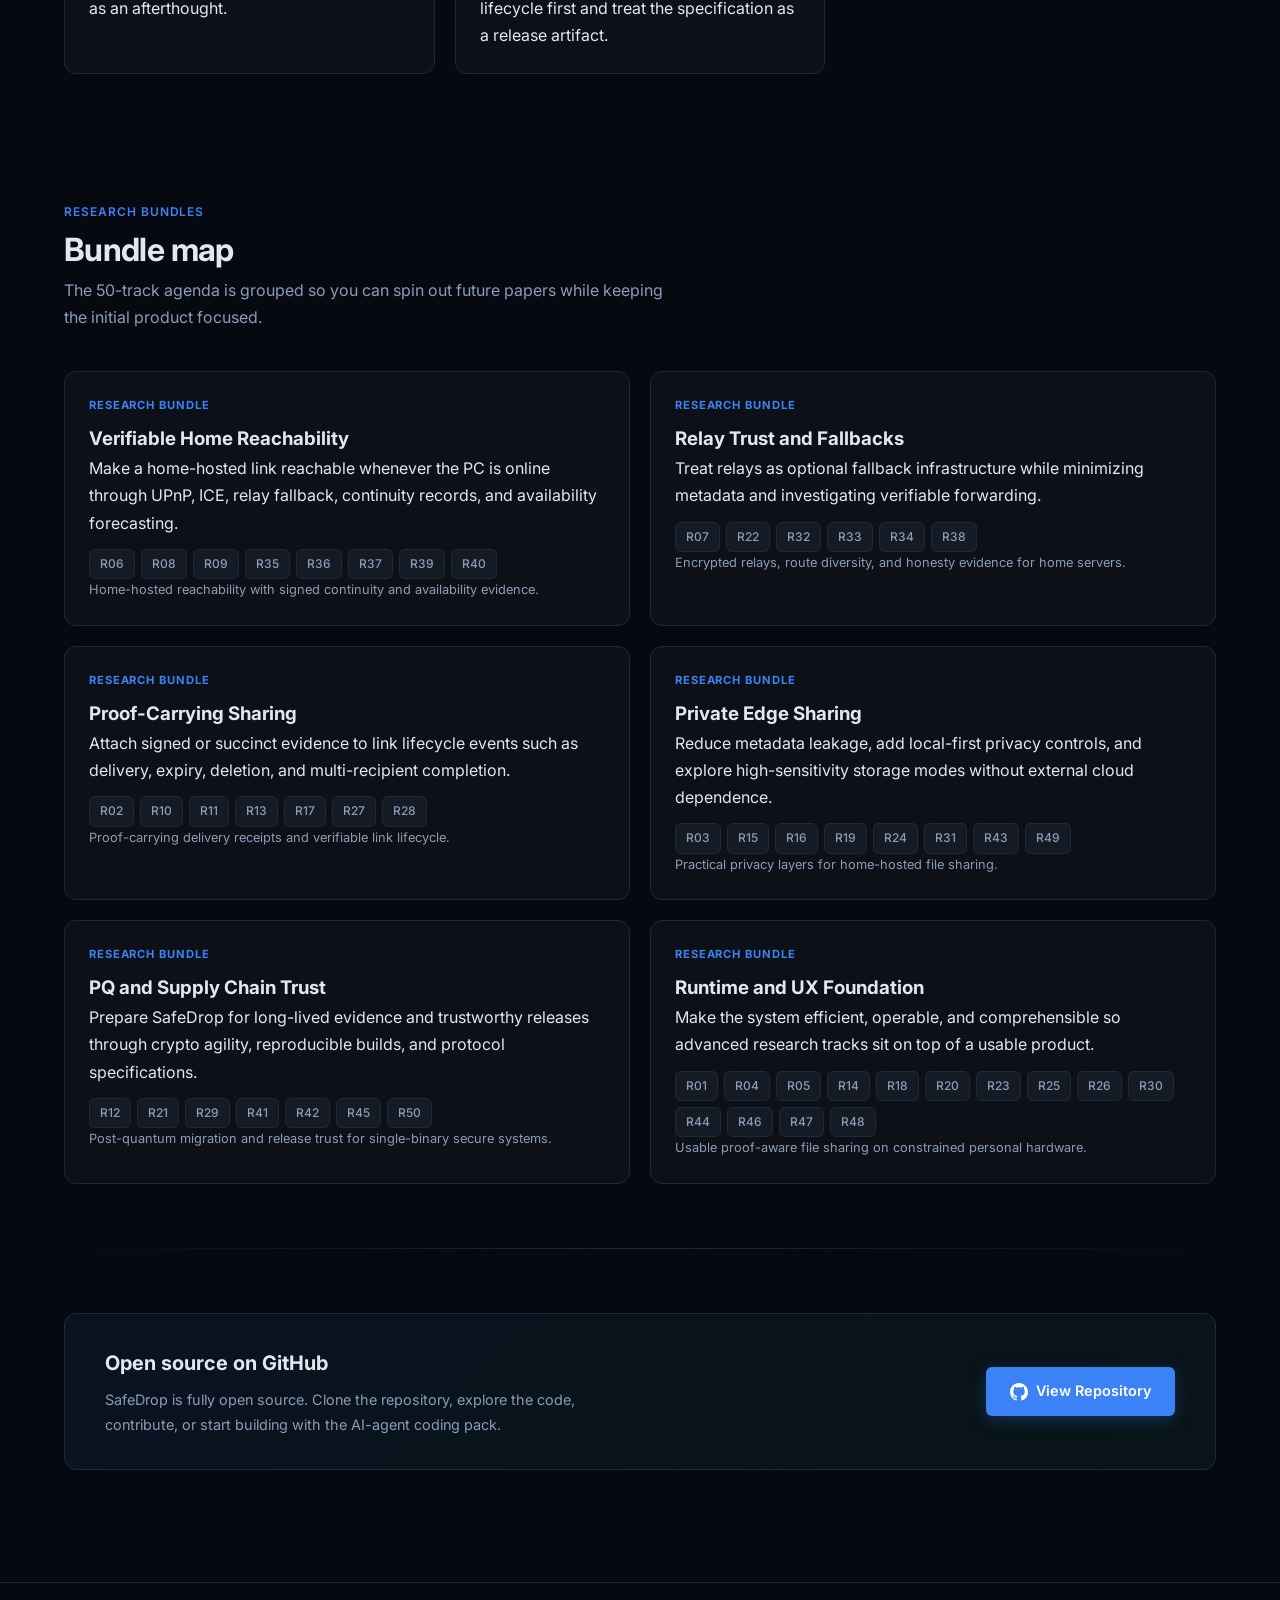
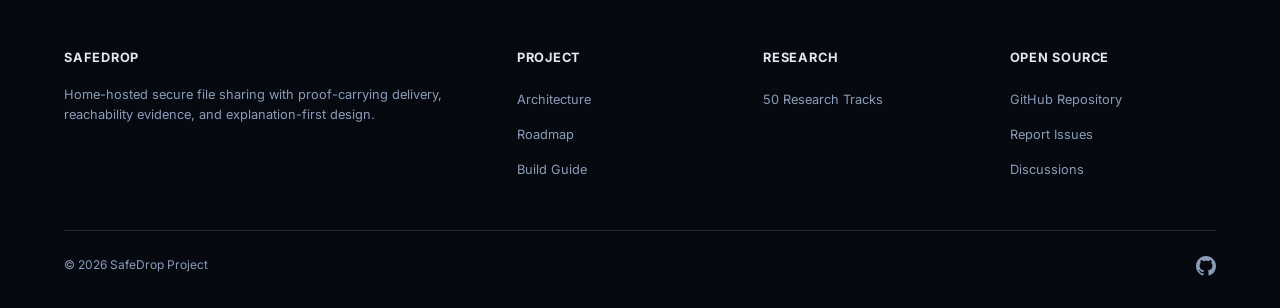
==== commit ffa61331: "chore: remove paper page and paper artifacts from website and repo" ====
--- a/docs/index.html
+++ b/docs/index.html
@@ -41,10 +41,6 @@
               <span class="menu-icon">&#128269;</span>
               <span class="menu-text"><span class="menu-label">50 Tracks</span><span class="menu-desc">Full research agenda</span></span>
             </a>
-            <a href="paper.html">
-              <span class="menu-icon">&#128196;</span>
-              <span class="menu-text"><span class="menu-label">Paper</span><span class="menu-desc">IJRC design paper</span></span>
-            </a>
           </div>
         </div>
         <a href="build.html">Build</a>
@@ -73,7 +69,7 @@
             <span class="chip">1 executable</span>
             <span class="chip">50 research tracks</span>
             <span class="chip">0 cloud accounts</span>
-            <span class="chip">IJRC-ready paper</span>
+            <span class="chip">Open-source roadmap</span>
           </div>
         </div>
         <aside class="hero-panel">
@@ -92,7 +88,7 @@
           <article class="metric-card card-accent-blue"><div class="metric-label">Research agenda</div><div class="metric-value">50</div><div class="metric-note">Tracks spanning reachability, proofs, privacy, supply-chain trust, and UX.</div></article>
           <article class="metric-card card-accent-mint"><div class="metric-label">Core bundles</div><div class="metric-value">6</div><div class="metric-note">Each bundle can become its own paper line once the MVP is stable.</div></article>
           <article class="metric-card card-accent-gold"><div class="metric-label">Deployment</div><div class="metric-value">Home PC</div><div class="metric-note">Laptop, desktop, mini PC, or Raspberry Pi when the machine is online.</div></article>
-          <article class="metric-card card-accent-violet"><div class="metric-label">First artifact</div><div class="metric-value">Paper</div><div class="metric-note">Full design paper, AI coding instructions, and this documentation site.</div></article>
+          <article class="metric-card card-accent-violet"><div class="metric-label">First artifact</div><div class="metric-value">MVP</div><div class="metric-note">Working baseline, AI coding instructions, and this documentation site.</div></article>
         </div>
       </div>
     </section>
@@ -115,20 +111,6 @@
     </section>
 
     <div class="section-divider"></div>
-
-    <section class="section">
-      <div class="container">
-        <div class="section-head reveal">
-          <div><div class="section-label">Design paper</div><h2>Research paper &amp; system model</h2><p>The project includes a full research paper draft plus diagrams explaining the architecture and path selection model.</p></div>
-          <a class="button secondary" href="paper.html">Read the paper</a>
-        </div>
-        <div class="card-grid reveal">
-          <article class="paper-card figure-card"><div class="kicker">Architecture</div><h3>Layered one-binary design</h3><p>Each layer is explicit so AI agents can ship the MVP without mixing frontier research into the critical path.</p><img src="assets/architecture.svg" alt="Architecture diagram"></article>
-          <article class="paper-card figure-card"><div class="kicker">Reachability flow</div><h3>Public path selection</h3><p>SafeDrop records how a session was reached: direct, mapped, assisted, or relayed.</p><img src="assets/reachability.svg" alt="Reachability flow diagram"></article>
-          <article class="paper-card"><div class="kicker">Submission posture</div><h3>IJRC-aware structure</h3><p>Free-format single-column Word manuscript with abstract, methods, results framing, discussion, conclusion, and references.</p><div class="tag-list"><span class="tag">AI usage statement</span><span class="tag">Data availability</span><span class="tag">Code availability</span><span class="tag">Ethics</span></div></article>
-        </div>
-      </div>
-    </section>
 
     <section class="section">
       <div class="container">
@@ -180,7 +162,6 @@
           <div class="footer-title">Research</div>
           <ul>
             <li><a href="research.html">50 Research Tracks</a></li>
-            <li><a href="paper.html">Design Paper</a></li>
           </ul>
         </div>
         <div>
--- a/docs/assets/styles.css
+++ b/docs/assets/styles.css
@@ -99,6 +99,13 @@
 .nav-dropdown.open .nav-dropdown-menu {
   opacity: 1; visibility: visible;
   transform: translateX(-50%) translateY(0);
+}
+@media (min-width: 769px) {
+  .nav-dropdown:hover .nav-dropdown-menu {
+    opacity: 1; visibility: visible;
+    transform: translateX(-50%) translateY(0);
+  }
+  .nav-dropdown:hover .caret { transform: rotate(180deg); }
 }
 .nav-dropdown-menu a {
   display: flex; align-items: center; gap: 12px;
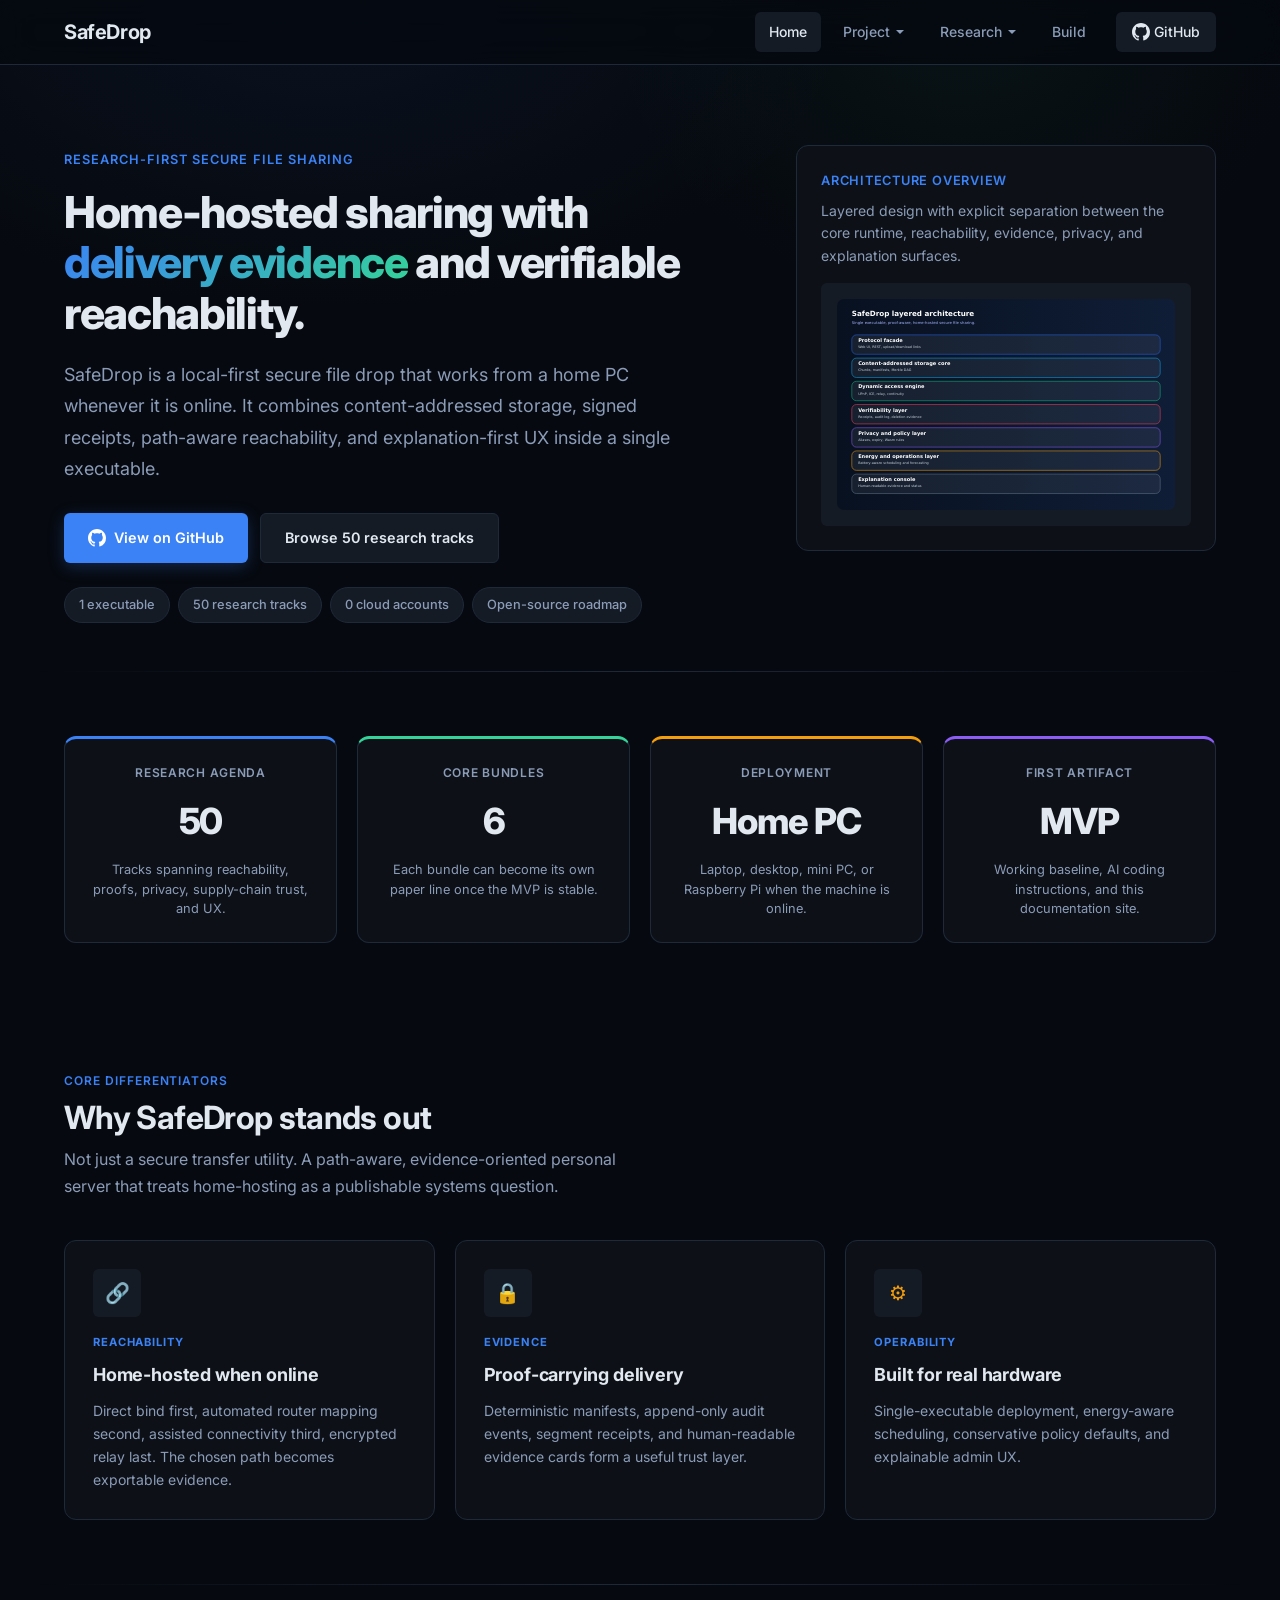
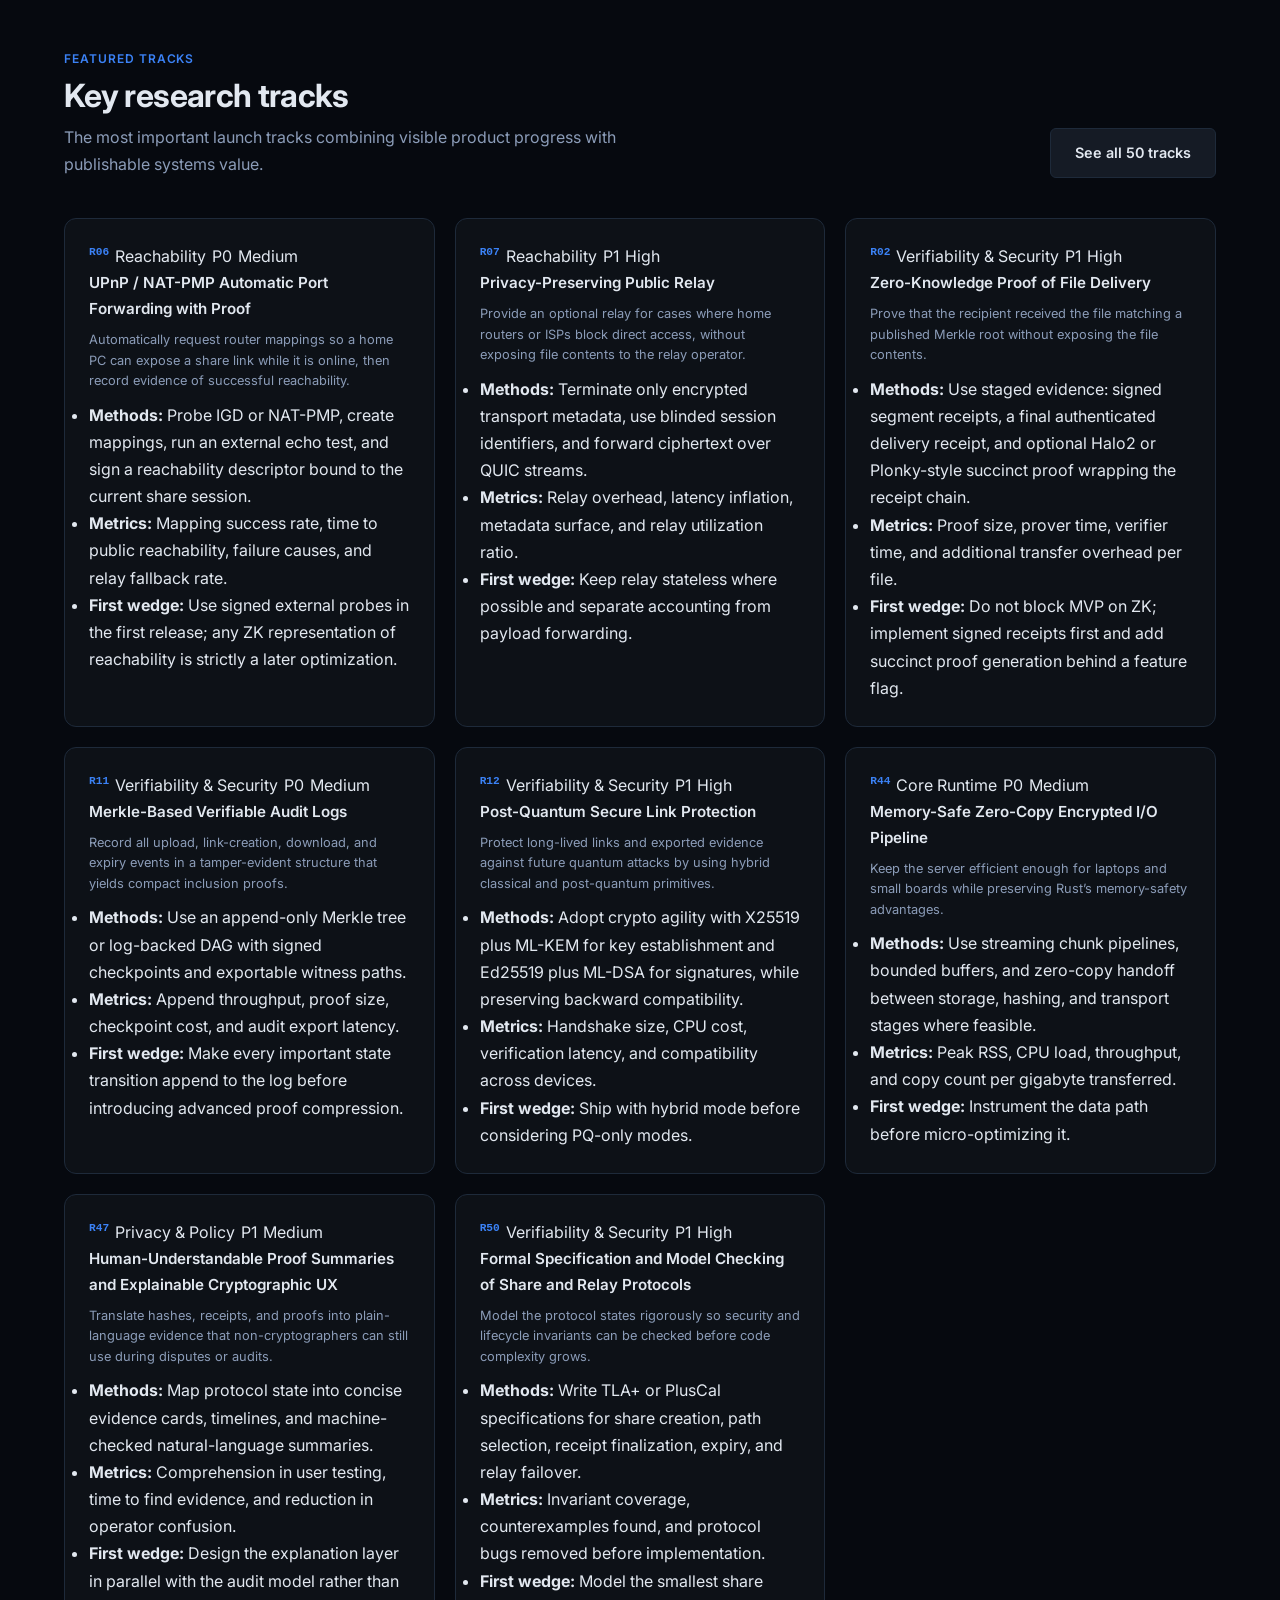
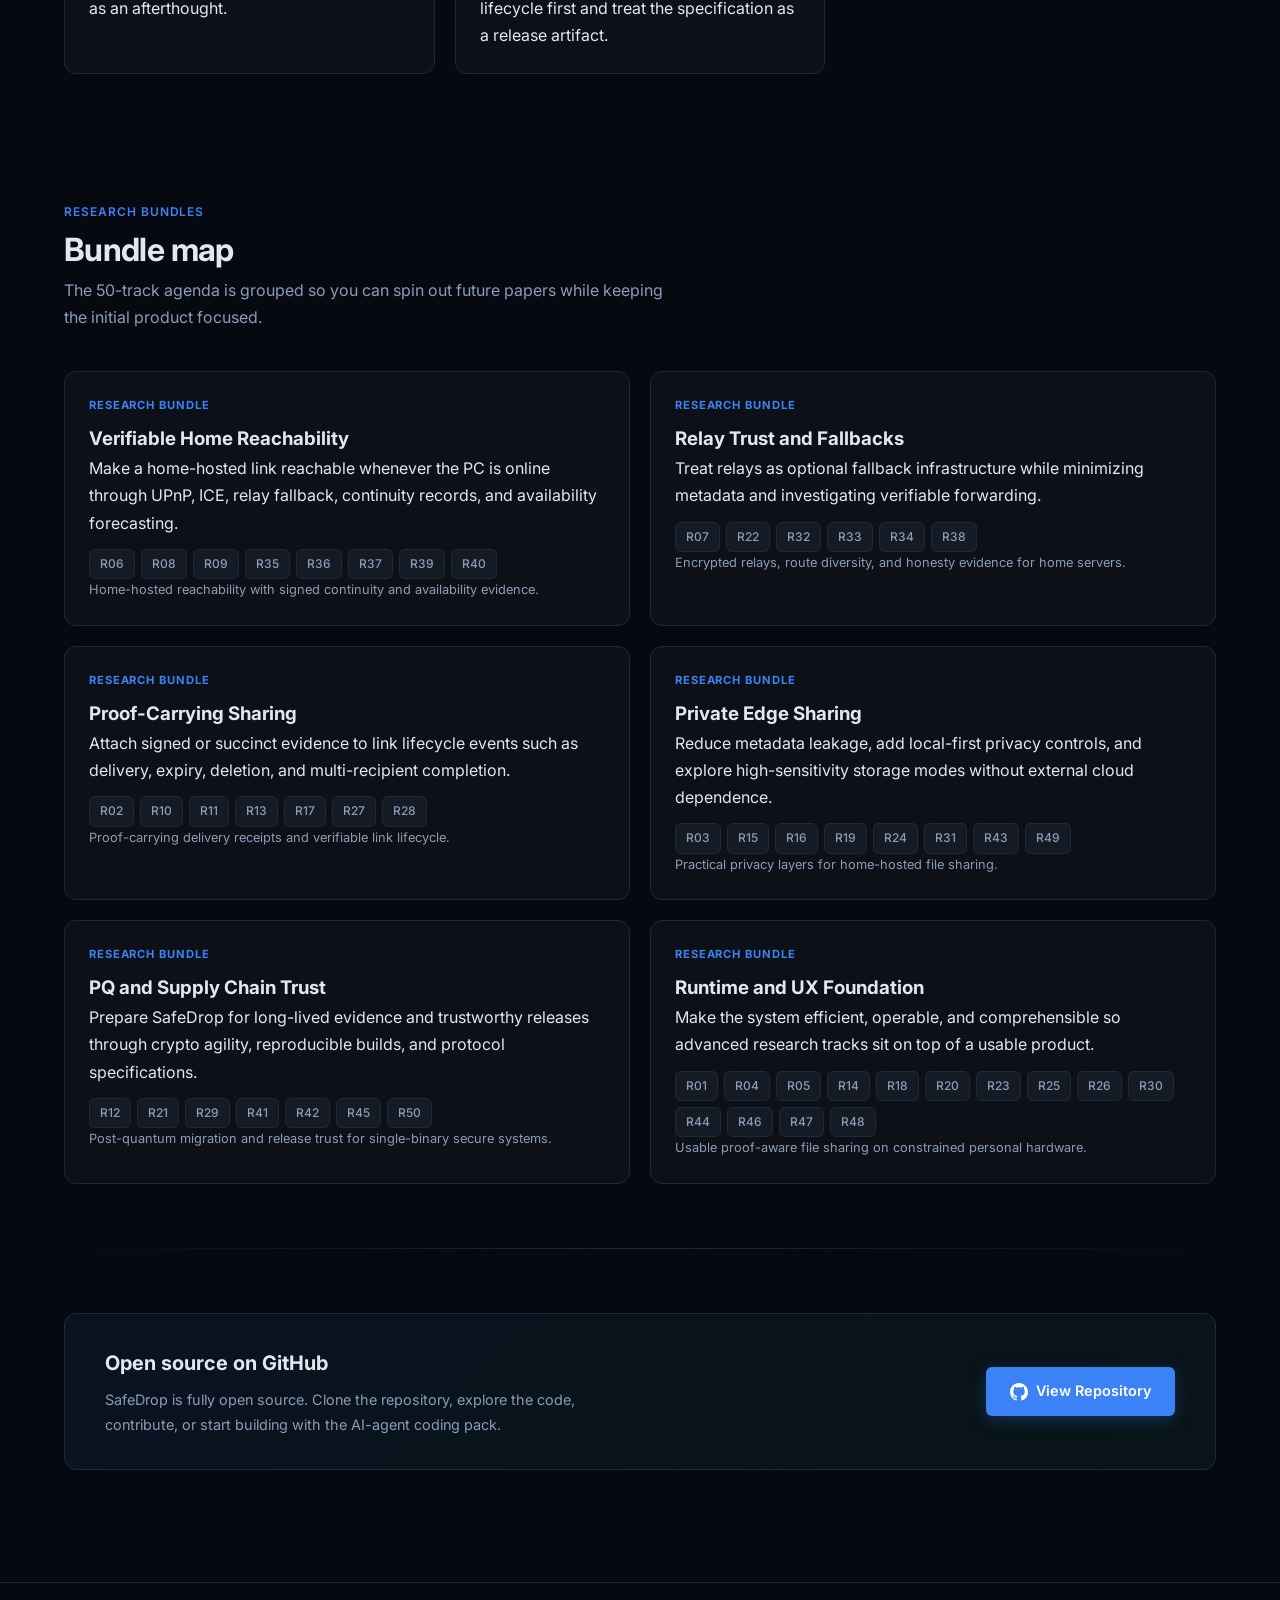
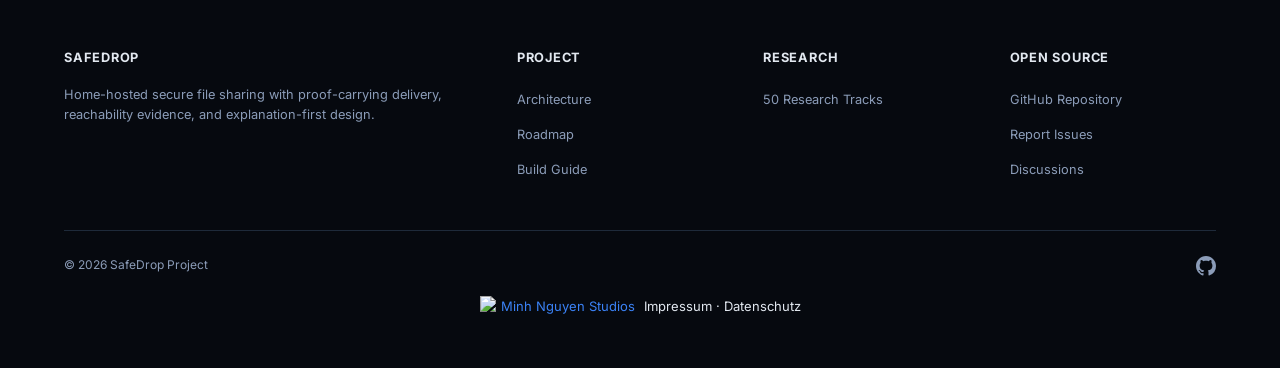
==== commit cc8d5b01: "Footer: Minh Nguyen Studios logo, Impressum und Datenschutz verlinken" ====
--- a/docs/index.html
+++ b/docs/index.html
@@ -182,6 +182,11 @@
         </div>
       </div>
     </div>
-  </footer>
+  <!-- Minh Nguyen Studios -->
+<div class="minh-studio" style="clear:both;margin:20px auto 0;text-align:center;font-size:13px;line-height:1.6">
+<a href="https://minh.systems/" aria-label="Minh Nguyen Studios" style="display:inline-block"><img src="https://minh.systems/brand/minh_studios_wortmarke_dunkel.svg" alt="Minh Nguyen Studios" width="160" height="40" style="display:block;margin:0 auto;width:160px;height:auto;border:0"></a>
+<a href="https://minh.systems/impressum/" style="color:inherit">Impressum</a> · <a href="https://minh.systems/datenschutz/" style="color:inherit">Datenschutz</a>
+</div>
+</footer>
 </body>
 </html>
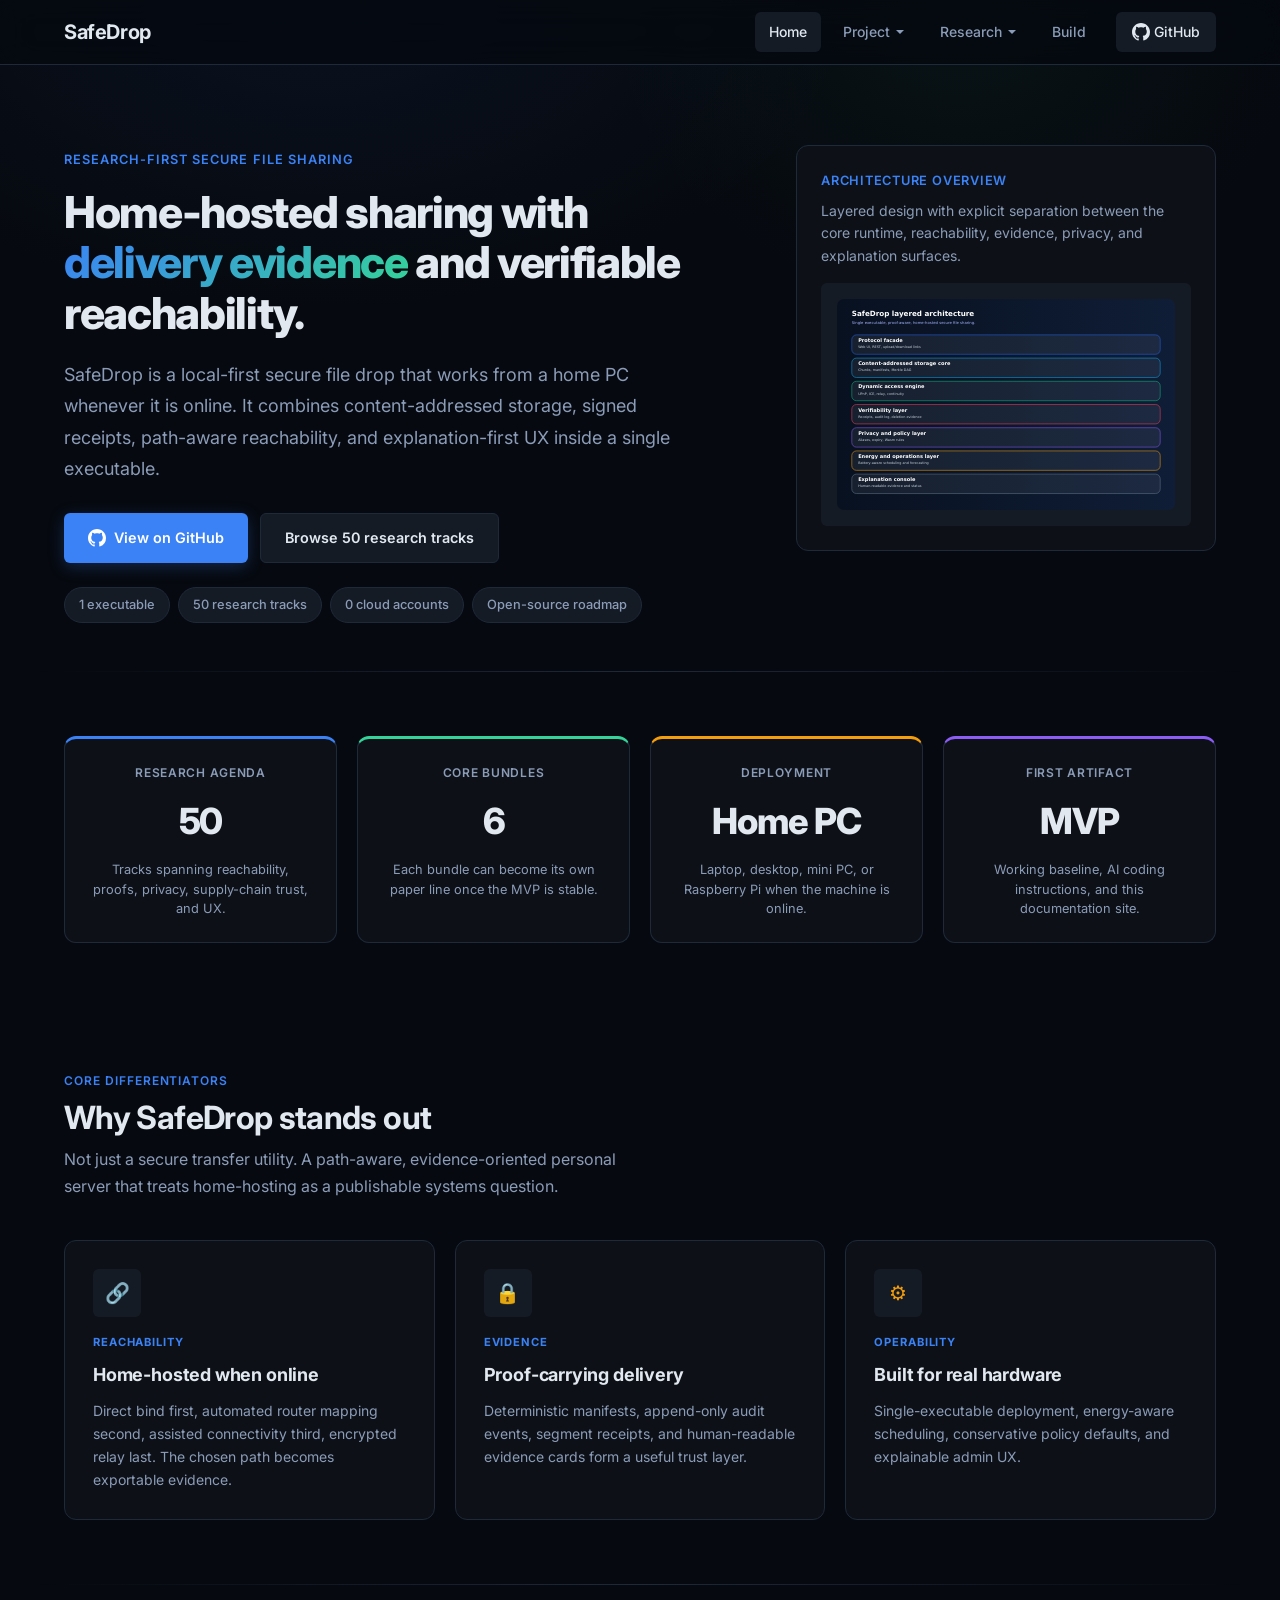
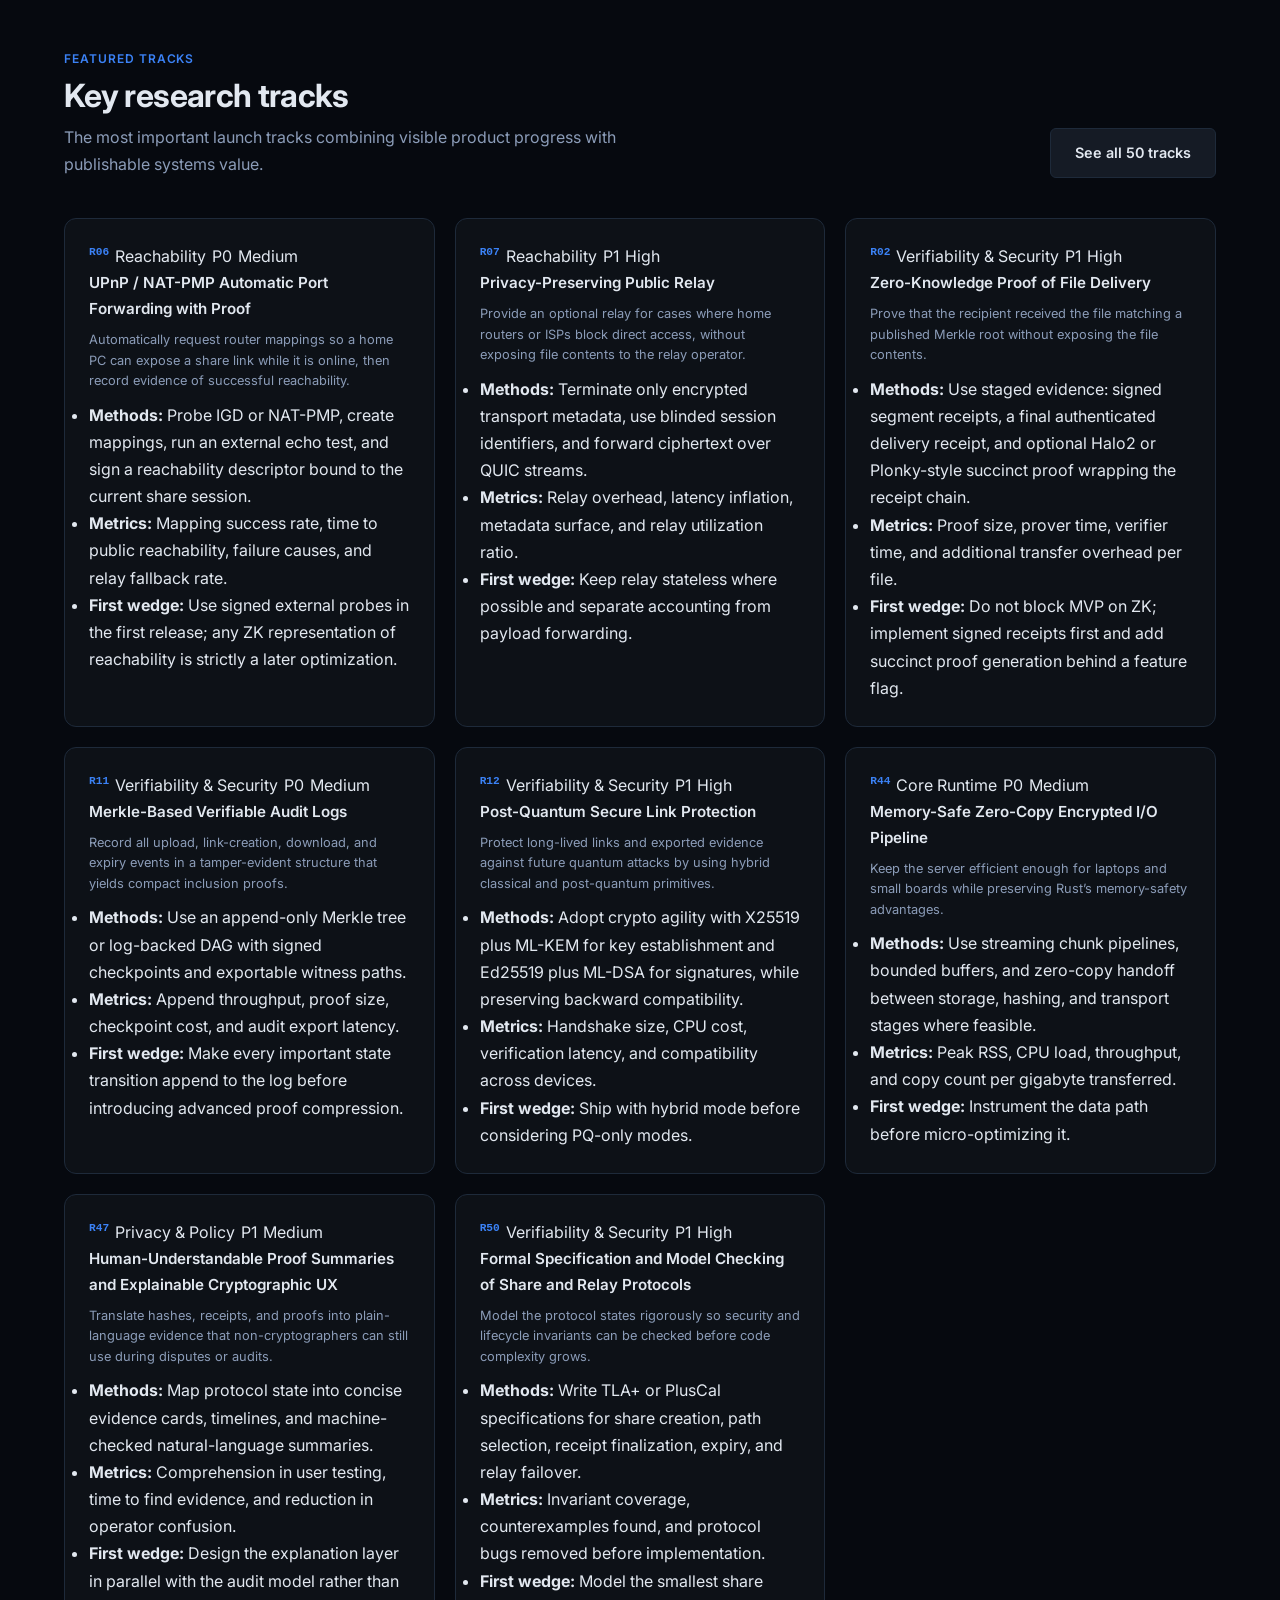
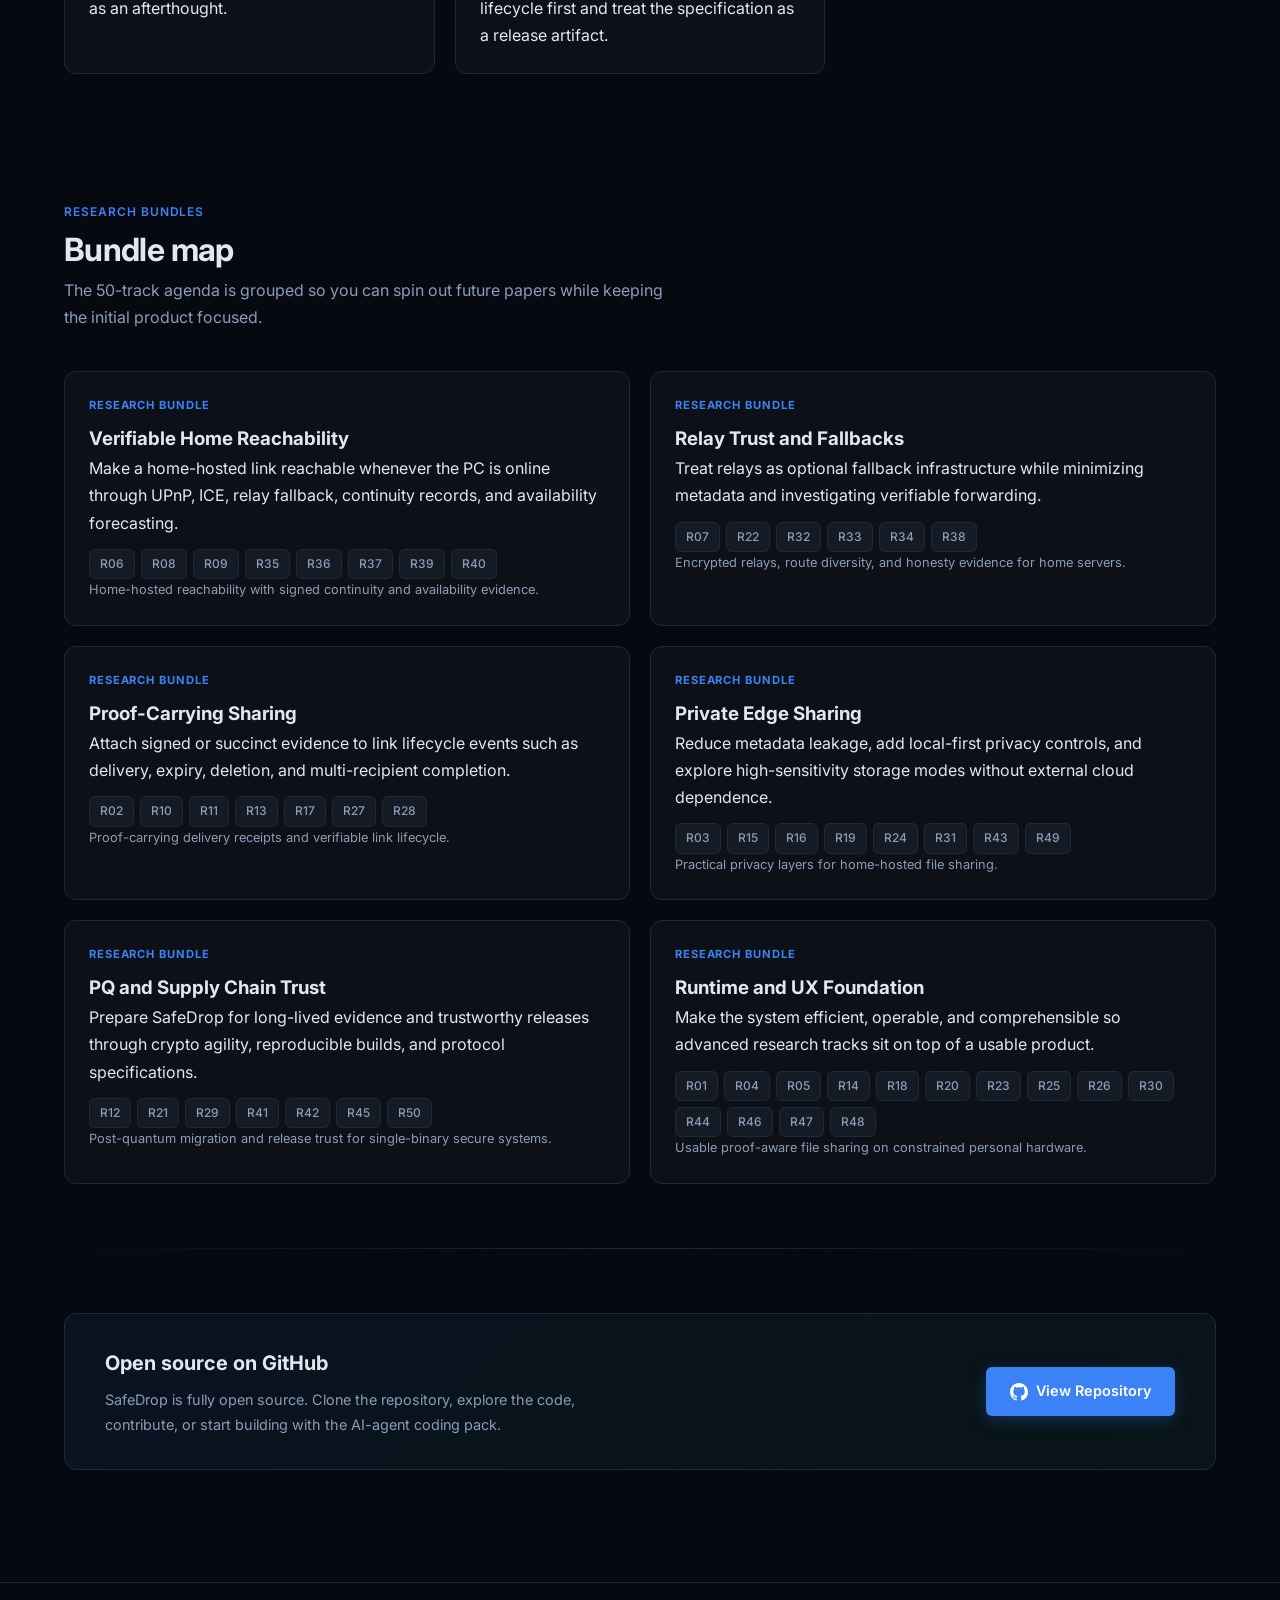
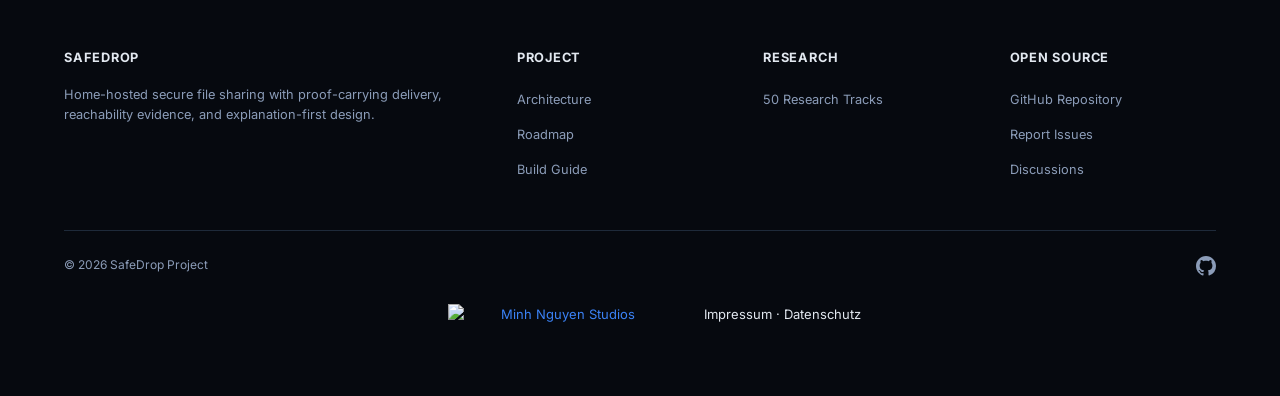
==== commit 49bc7e2f: "Studio-Logo größer und präsenter" ====
--- a/docs/index.html
+++ b/docs/index.html
@@ -184,7 +184,7 @@
     </div>
   <!-- Minh Nguyen Studios -->
 <div class="minh-studio" style="clear:both;margin:20px auto 0;text-align:center;font-size:13px;line-height:1.6">
-<a href="https://minh.systems/" aria-label="Minh Nguyen Studios" style="display:inline-block"><img src="https://minh.systems/brand/minh_studios_wortmarke_dunkel.svg" alt="Minh Nguyen Studios" width="160" height="40" style="display:block;margin:0 auto;width:160px;height:auto;border:0"></a>
+<a href="https://minh.systems/" aria-label="Minh Nguyen Studios" style="display:inline-block"><img src="https://minh.systems/brand/minh_studios_wortmarke_dunkel.svg" alt="Minh Nguyen Studios" width="280" height="70" style="display:block;margin:8px auto 4px;width:280px;max-width:80%;height:auto;border:0"></a>
 <a href="https://minh.systems/impressum/" style="color:inherit">Impressum</a> · <a href="https://minh.systems/datenschutz/" style="color:inherit">Datenschutz</a>
 </div>
 </footer>
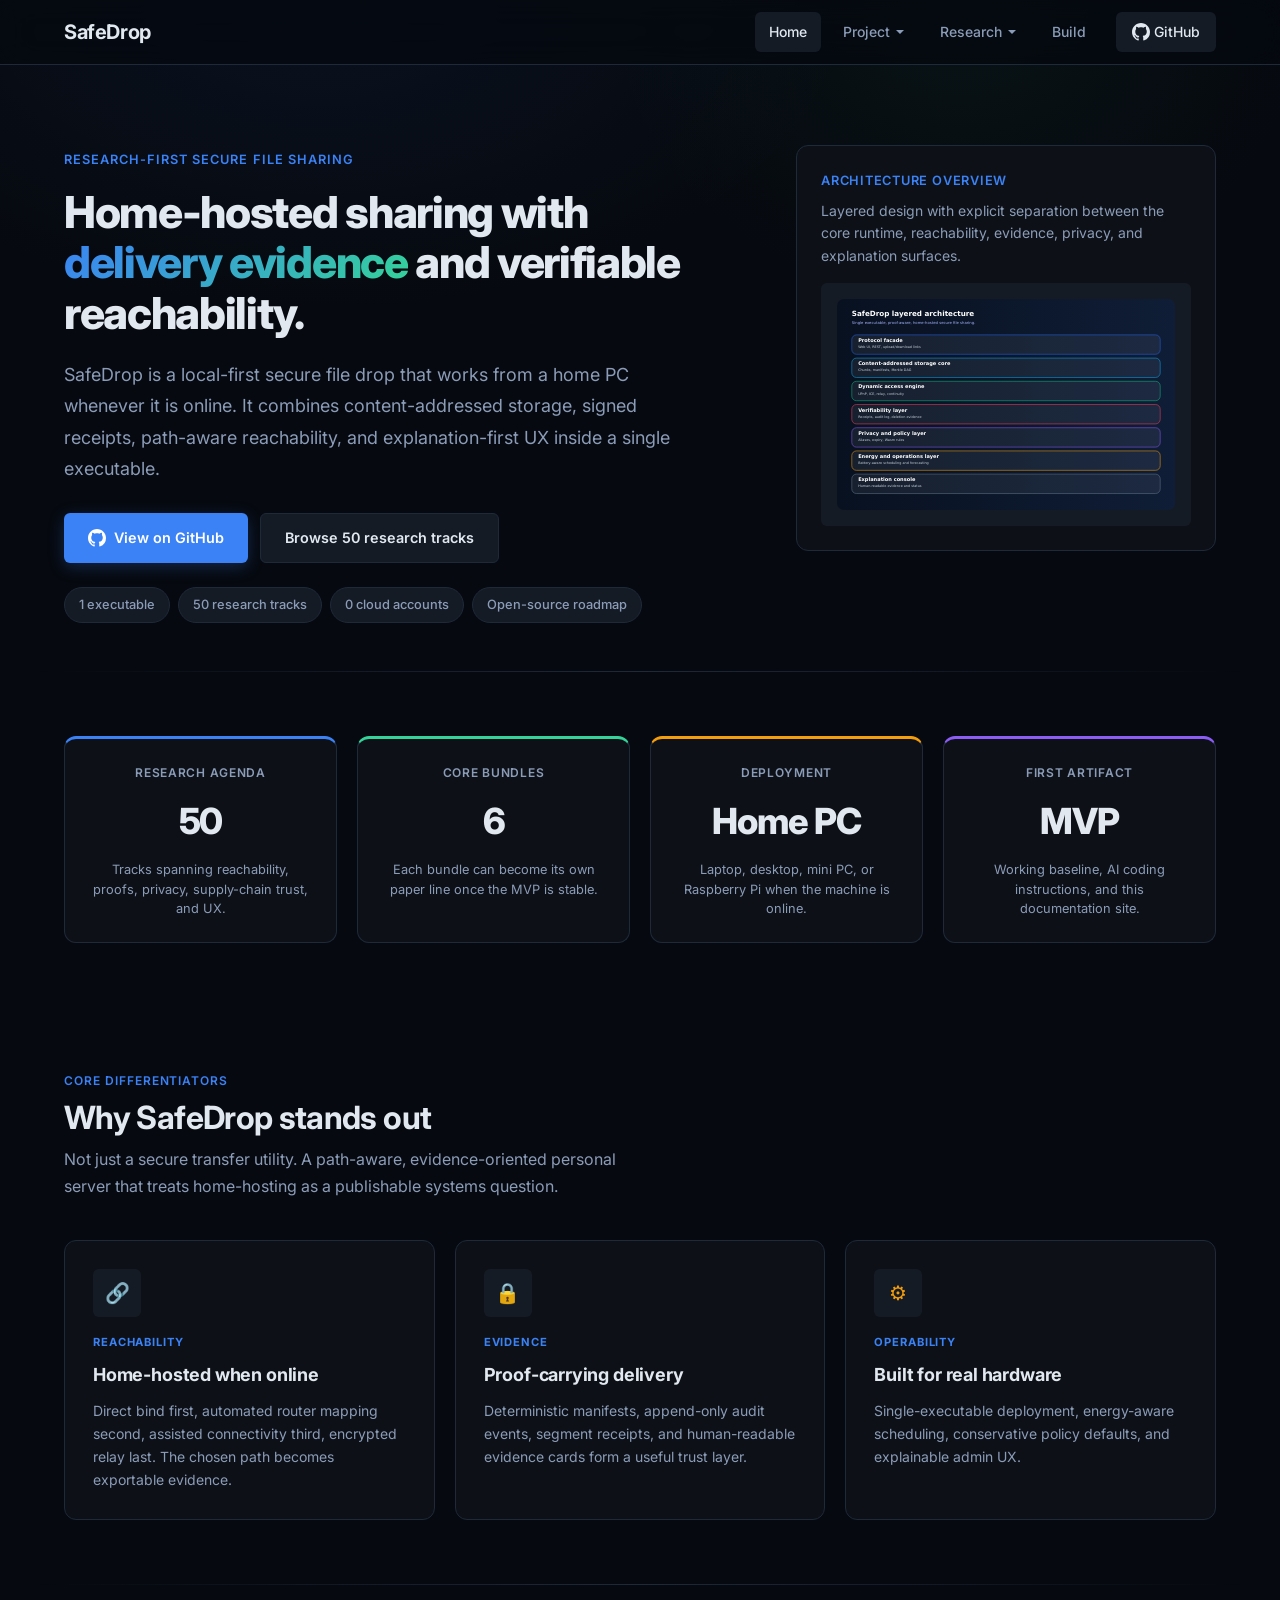
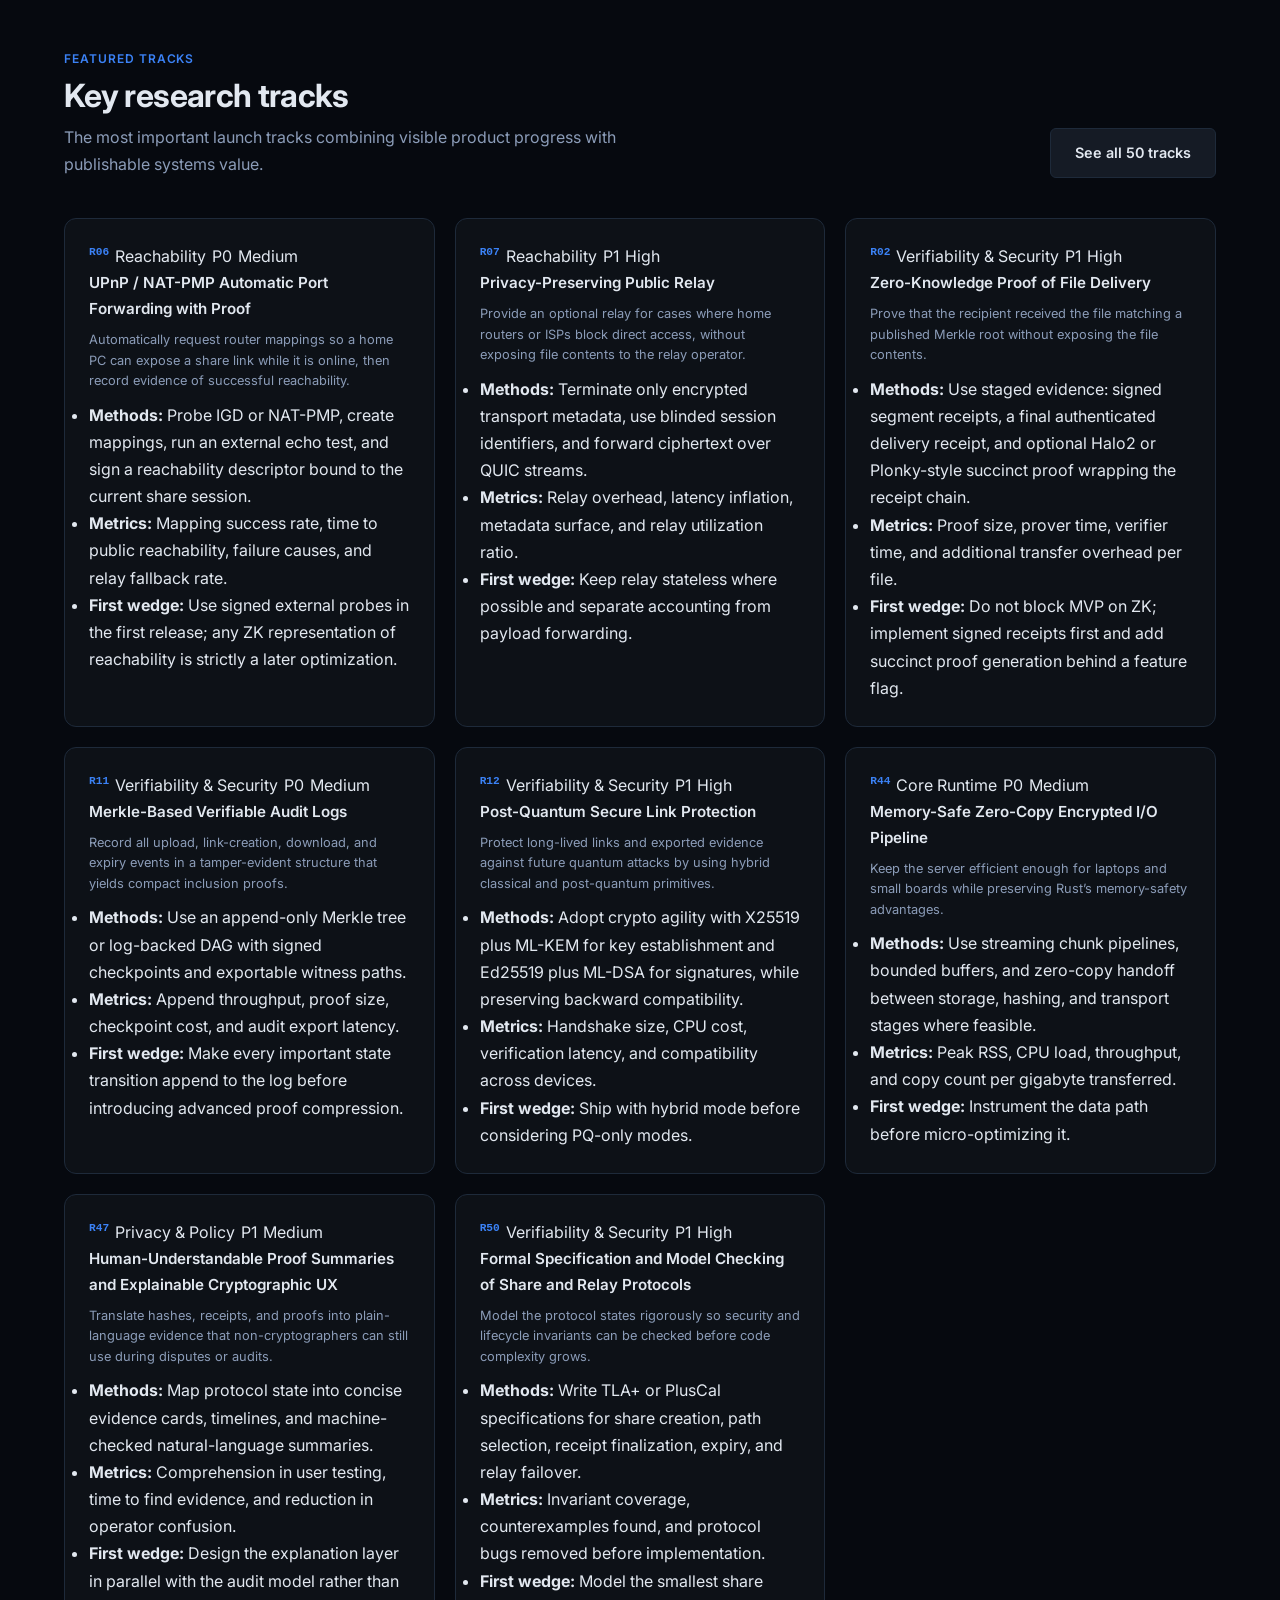
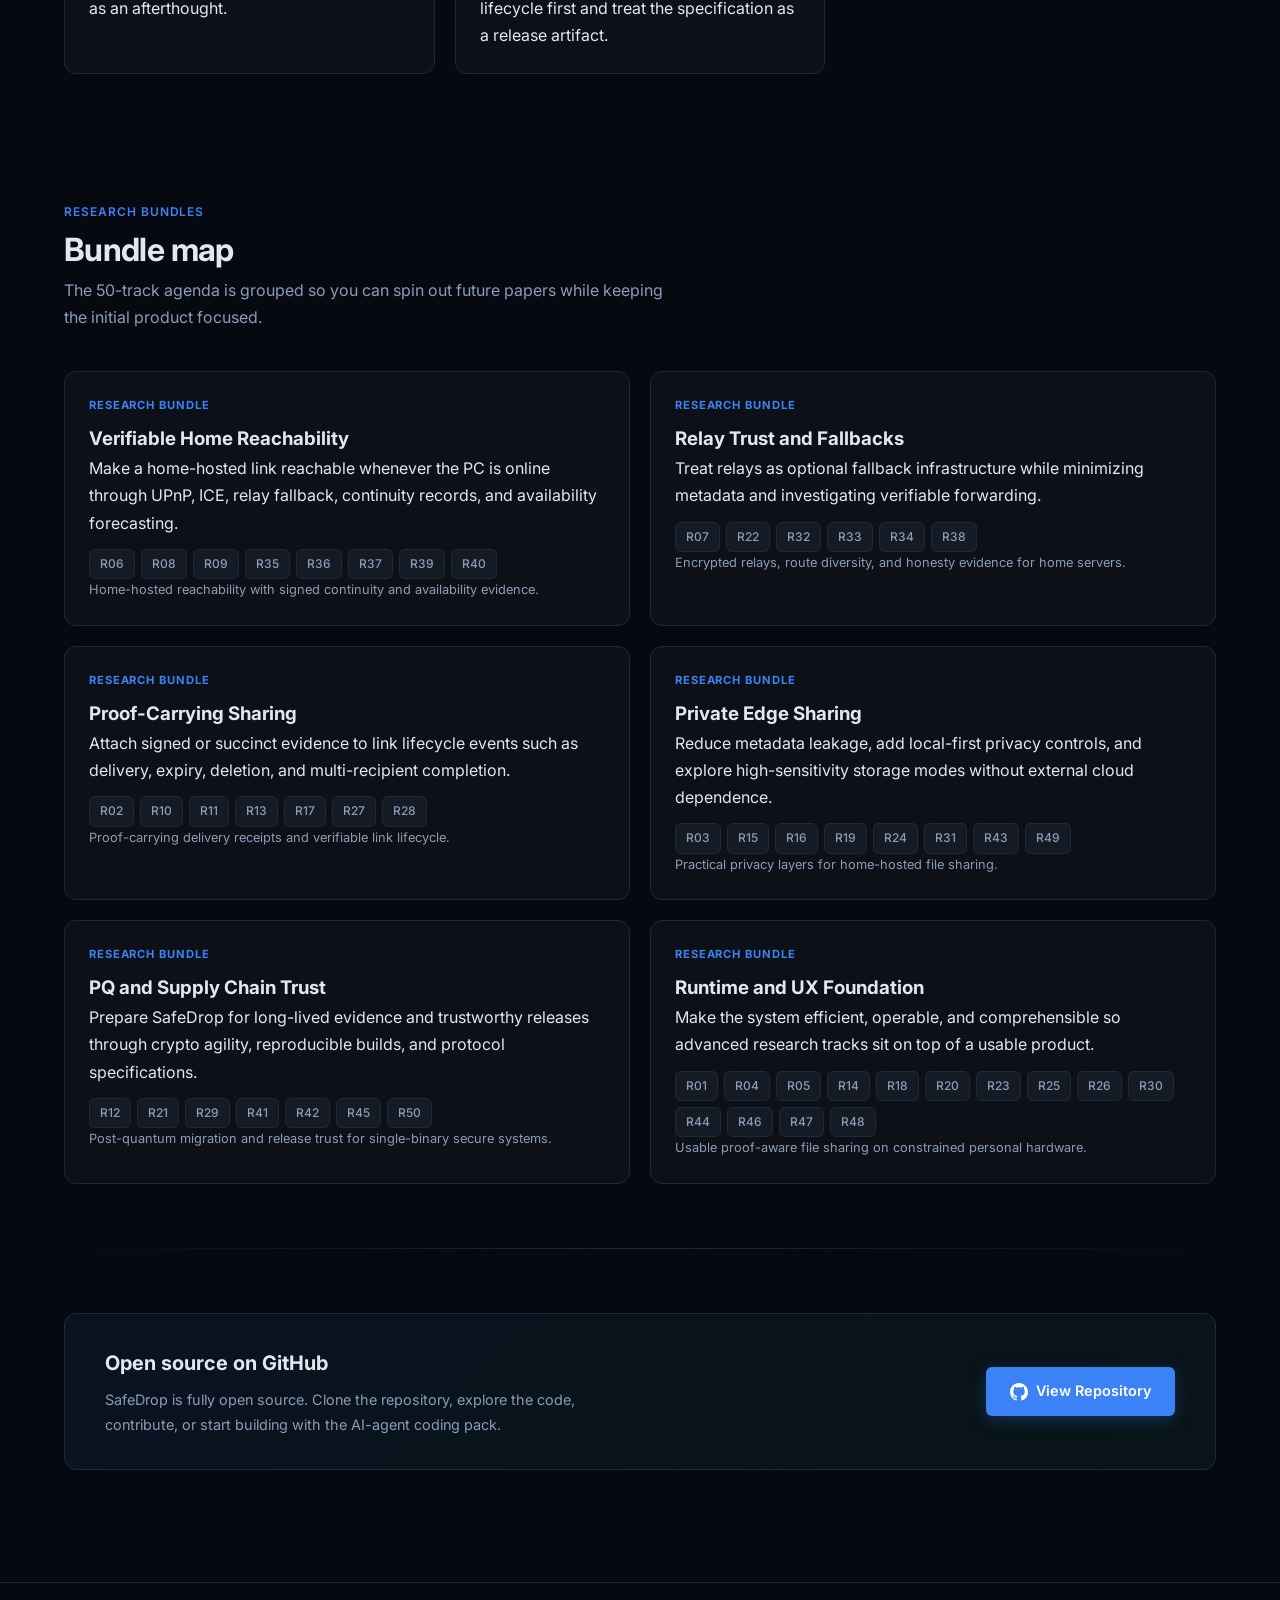
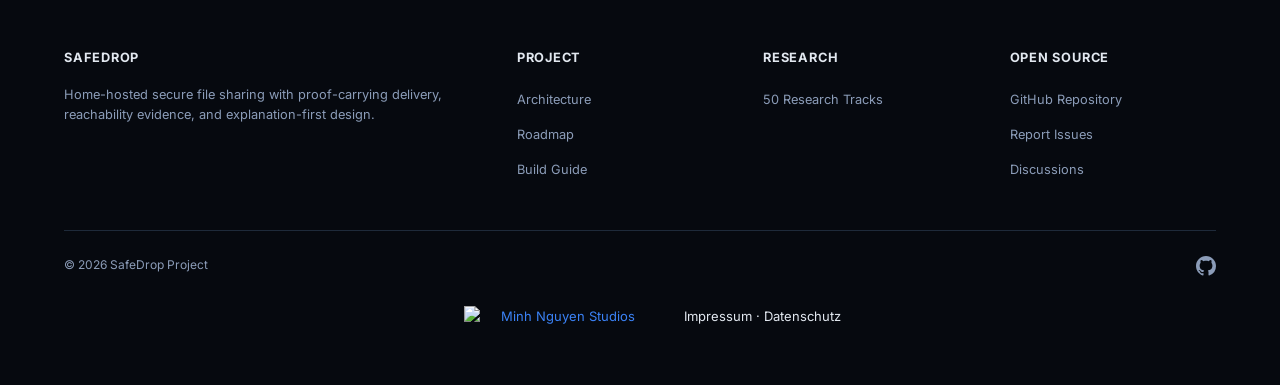
==== commit d1948102: "Studio-Logo: Weißraum entfernt, größer" ====
--- a/docs/index.html
+++ b/docs/index.html
@@ -184,7 +184,7 @@
     </div>
   <!-- Minh Nguyen Studios -->
 <div class="minh-studio" style="clear:both;margin:20px auto 0;text-align:center;font-size:13px;line-height:1.6">
-<a href="https://minh.systems/" aria-label="Minh Nguyen Studios" style="display:inline-block"><img src="https://minh.systems/brand/minh_studios_wortmarke_dunkel.svg" alt="Minh Nguyen Studios" width="280" height="70" style="display:block;margin:8px auto 4px;width:280px;max-width:80%;height:auto;border:0"></a>
+<a href="https://minh.systems/" aria-label="Minh Nguyen Studios" style="display:inline-block"><img src="https://minh.systems/brand/minh_studios_wortmarke_dunkel.svg" alt="Minh Nguyen Studios" width="240" height="52" style="display:block;margin:10px auto 6px;width:240px;max-width:80%;height:auto;border:0"></a>
 <a href="https://minh.systems/impressum/" style="color:inherit">Impressum</a> · <a href="https://minh.systems/datenschutz/" style="color:inherit">Datenschutz</a>
 </div>
 </footer>
